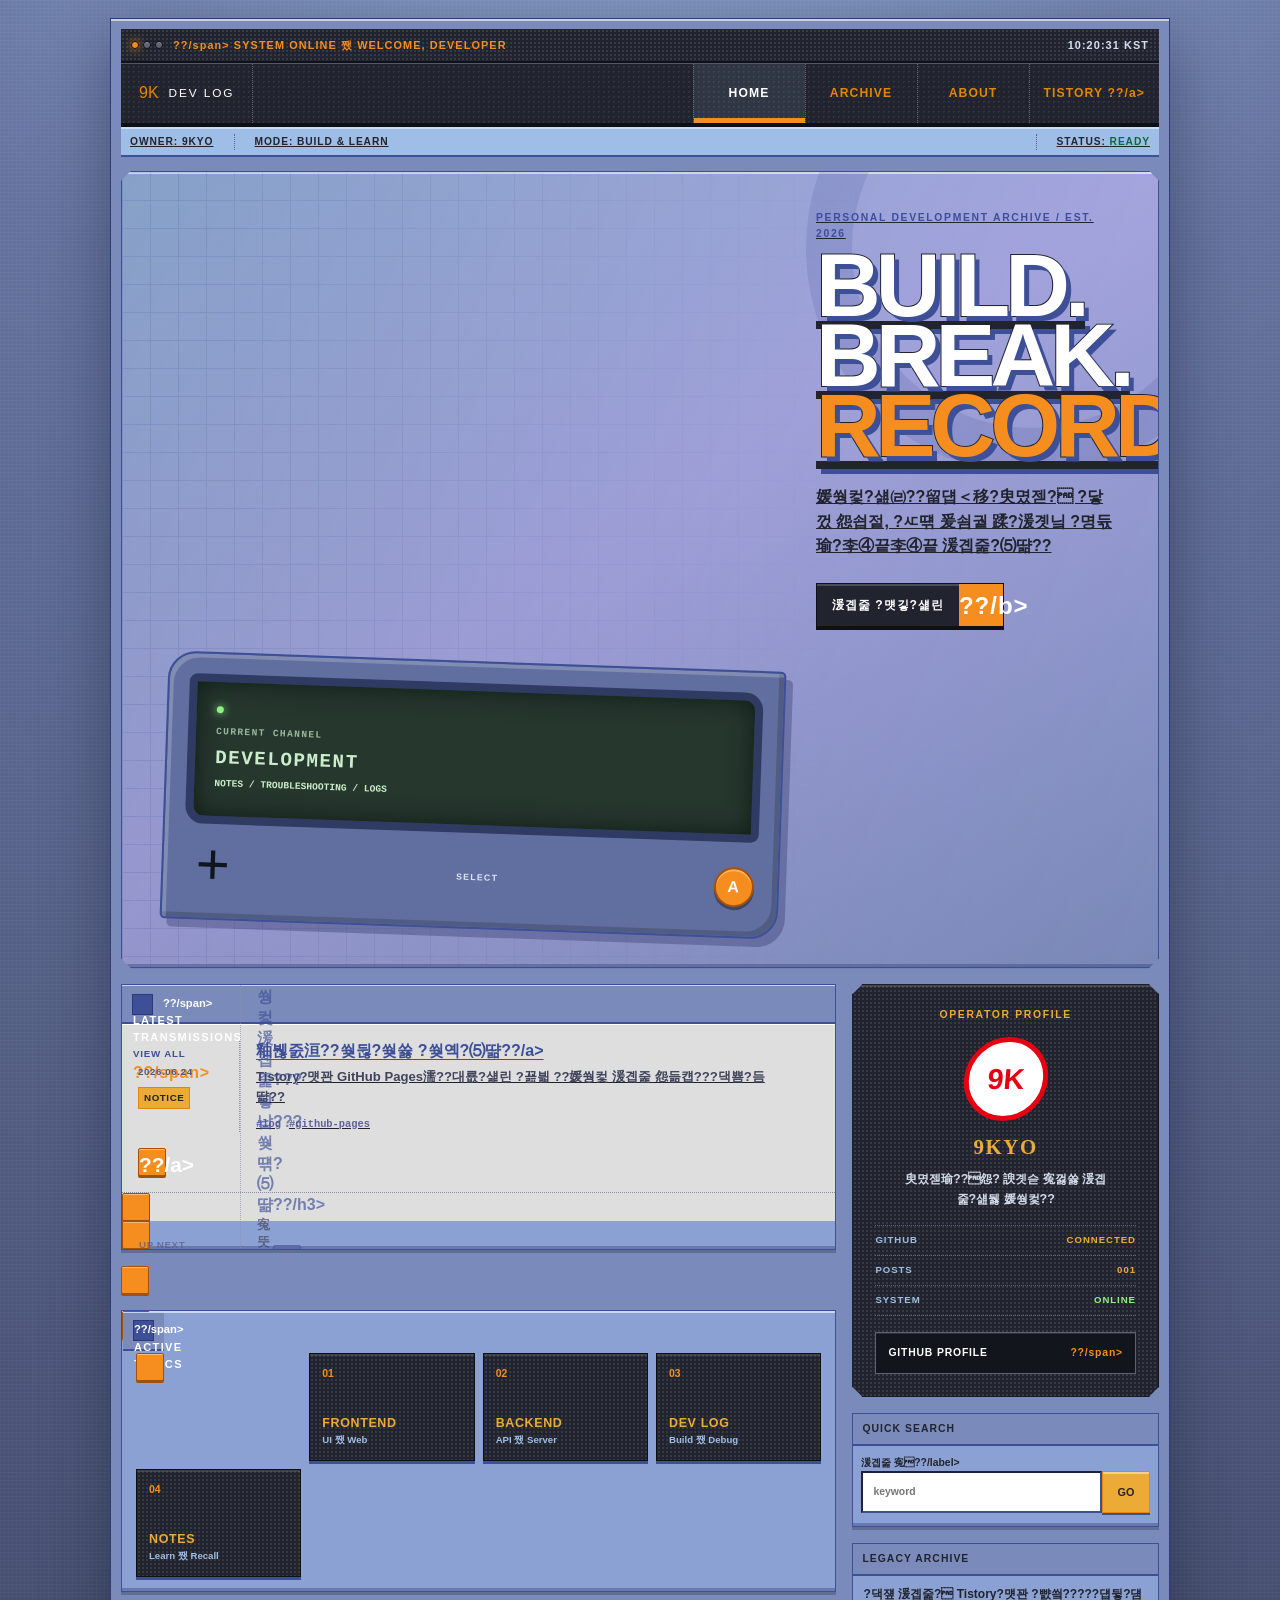
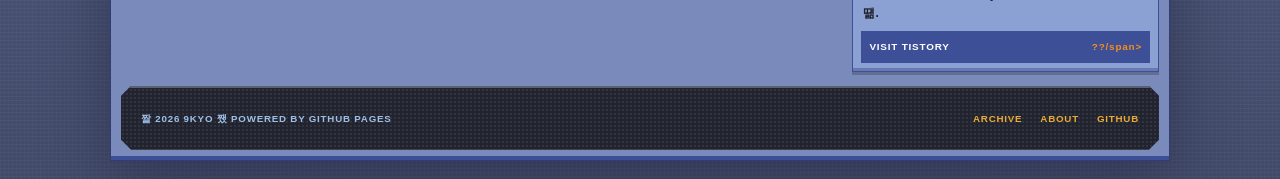
==== index.html @ d2e20d7a "Launch 9KYO DEV LOG" ====
<!doctype html>
<html lang="ko">
<head>
  <meta charset="utf-8">
  <meta name="viewport" content="width=device-width, initial-scale=1">
  <meta name="description" content="9kyo??媛쒕컻 湲곕줉怨?湲곗닠 ?명듃瑜?紐⑥? 釉붾줈洹몄엯?덈떎.">
  <meta name="theme-color" content="#21242e">
  <title>9KYO DEV LOG</title>
  <link rel="icon" href="assets/favicon.svg" type="image/svg+xml">
  <link rel="stylesheet" href="assets/styles.css">
  <script src="assets/main.js" defer></script>
</head>
<body>
  <a class="skip-link" href="#main">蹂몃Ц?쇰줈 嫄대꼫?곌린</a>

  <div class="site-shell">
    <header class="masthead">
      <div class="signal-cluster" aria-hidden="true">
        <span class="signal-dot is-live"></span>
        <span class="signal-dot"></span>
        <span class="signal-dot"></span>
      </div>
      <p class="boot-message"><span aria-hidden="true">??/span> SYSTEM ONLINE 쨌 WELCOME, DEVELOPER</p>
      <p class="clock" data-clock aria-label="?꾩옱 ?쒓컙">--:--:-- KST</p>
    </header>

    <nav class="primary-nav" aria-label="二쇱슂 硫붾돱">
      <a class="brand" href="index.html" aria-label="9KYO DEV LOG ??>
        <span class="brand-mark">9K</span>
        <span class="brand-copy">DEV LOG</span>
      </a>
      <button class="menu-toggle" type="button" aria-expanded="false" aria-controls="nav-links">MENU</button>
      <div class="nav-links" id="nav-links">
        <a class="is-active" href="index.html" aria-current="page">HOME</a>
        <a href="archive.html">ARCHIVE</a>
        <a href="about.html">ABOUT</a>
        <a href="https://9ky0.tistory.com/" target="_blank" rel="noreferrer">TISTORY ??/a>
      </div>
    </nav>

    <div class="utility-strip" aria-label="釉붾줈洹??곹깭">
      <span>OWNER: 9KYO</span>
      <span>MODE: BUILD &amp; LEARN</span>
      <span class="utility-push">STATUS: <b>READY</b></span>
    </div>

    <main id="main">
      <section class="hero plate cut-corners" aria-labelledby="hero-title">
        <div class="hero-grid" aria-hidden="true"></div>
        <div class="hero-copy">
          <p class="eyebrow">PERSONAL DEVELOPMENT ARCHIVE / EST. 2026</p>
          <h1 id="hero-title">BUILD.<br>BREAK.<br><span>RECORD.</span></h1>
          <p class="hero-description">媛쒕컻?섎㈃??留덉＜移?臾몄젣? ?닿껐 怨쇱젙, ?ㅼ떆 爰쇰궡 蹂?湲곗닠 ?명듃瑜?李④끝李④끝 湲곕줉?⑸땲??</p>
          <a class="action-button" href="archive.html"><span>湲곕줉 ?먯깋?섍린</span><b aria-hidden="true">??/b></a>
        </div>
        <div class="hero-console" aria-label="釉붾줈洹?肄섏넄 ?곹깭">
          <div class="console-screen">
            <span class="screen-label">CURRENT CHANNEL</span>
            <strong>DEVELOPMENT</strong>
            <small>NOTES / TROUBLESHOOTING / LOGS</small>
          </div>
          <div class="console-controls" aria-hidden="true">
            <span class="d-pad">+</span>
            <span class="control-label">SELECT</span>
            <span class="control-key">A</span>
          </div>
        </div>
      </section>

      <div class="content-grid">
        <section class="main-column" aria-labelledby="latest-title">
          <div class="panel plate">
            <header class="panel-heading">
              <span class="heading-icon" aria-hidden="true">??/span>
              <h2 id="latest-title">LATEST TRANSMISSIONS</h2>
              <a href="archive.html">VIEW ALL <span aria-hidden="true">??/span></a>
            </header>

            <div class="post-list">
              <article class="post-row" data-post data-title="釉붾줈洹??쒖뒪?쒖쓣 ?쒖옉?⑸땲?? data-tags="notice log">
                <div class="post-meta">
                  <time datetime="2026-06-24">2026.06.24</time>
                  <span>NOTICE</span>
                </div>
                <div class="post-copy">
                  <h3><a href="post-welcome.html">釉붾줈洹??쒖뒪?쒖쓣 ?쒖옉?⑸땲??/a></h3>
                  <p>Tistory?먯꽌 GitHub Pages濡??대룞?섍린 ?꾪븳 ??媛쒕컻 湲곕줉 怨듦컙???댁뿀?듬땲??</p>
                  <div class="tag-line"><span>#log</span><span>#github-pages</span></div>
                </div>
                <a class="arrow-chip" href="post-welcome.html" aria-label="釉붾줈洹??쒖뒪?쒖쓣 ?쒖옉?⑸땲???쎄린">??/a>
              </article>

              <article class="post-row is-placeholder" data-post data-title="?ㅼ쓬 媛쒕컻 湲곕줉???닿납???쒖떆?⑸땲?? data-tags="coming soon">
                <div class="post-meta">
                  <span>UP NEXT</span>
                  <span>QUEUE 01</span>
                </div>
                <div class="post-copy">
                  <h3>?ㅼ쓬 媛쒕컻 湲곕줉???닿납???쒖떆?⑸땲??/h3>
                  <p>寃뚯떆臾쇱쓣 異붽??섎㈃ 理쒖떊 湲遺?????⑤꼸???볦엯?덈떎.</p>
                  <div class="tag-line"><span>#coming-soon</span></div>
                </div>
                <span class="arrow-chip is-muted" aria-hidden="true">쨌</span>
              </article>
            </div>
          </div>

          <div class="panel plate topics-panel">
            <header class="panel-heading">
              <span class="heading-icon" aria-hidden="true">??/span>
              <h2>ACTIVE TOPICS</h2>
            </header>
            <div class="topic-grid">
              <a href="archive.html?tag=frontend" class="topic-card"><b>01</b><span>FRONTEND</span><small>UI 쨌 Web</small></a>
              <a href="archive.html?tag=backend" class="topic-card"><b>02</b><span>BACKEND</span><small>API 쨌 Server</small></a>
              <a href="archive.html?tag=devlog" class="topic-card"><b>03</b><span>DEV LOG</span><small>Build 쨌 Debug</small></a>
              <a href="archive.html?tag=notes" class="topic-card"><b>04</b><span>NOTES</span><small>Learn 쨌 Recall</small></a>
            </div>
          </div>
        </section>

        <aside class="side-column" aria-label="釉붾줈洹??뺣낫">
          <section class="status-panel command-slab cut-corners">
            <p class="eyebrow">OPERATOR PROFILE</p>
            <div class="avatar" aria-hidden="true">9K</div>
            <h2>9KYO</h2>
            <p>臾몄젣瑜??怨? 諛곗슫 寃껋쓣 湲곕줉?섎뒗 媛쒕컻??</p>
            <dl class="status-list">
              <div><dt>GITHUB</dt><dd>CONNECTED</dd></div>
              <div><dt>POSTS</dt><dd>001</dd></div>
              <div><dt>SYSTEM</dt><dd class="status-ok">ONLINE</dd></div>
            </dl>
            <a class="dark-button" href="https://github.com/9kyo-hwang" target="_blank" rel="noreferrer">GITHUB PROFILE <span>??/span></a>
          </section>

          <section class="mini-panel plate">
            <header class="mini-heading">QUICK SEARCH</header>
            <form class="search-box" action="archive.html" method="get">
              <label for="quick-search">湲곕줉 寃??/label>
              <div><input id="quick-search" name="q" type="search" placeholder="keyword" autocomplete="off"><button type="submit">GO</button></div>
            </form>
          </section>

          <section class="mini-panel plate migration-panel">
            <header class="mini-heading">LEGACY ARCHIVE</header>
            <p>?댁쟾 湲곕줉? Tistory?먯꽌 ?뺤씤?????덉뒿?덈떎.</p>
            <a href="https://9ky0.tistory.com/" target="_blank" rel="noreferrer">VISIT TISTORY <span aria-hidden="true">??/span></a>
          </section>
        </aside>
      </div>
    </main>

    <footer class="site-footer cut-corners">
      <p>짤 2026 9KYO 쨌 POWERED BY GITHUB PAGES</p>
      <nav aria-label="?섎떒 硫붾돱"><a href="archive.html">ARCHIVE</a><a href="about.html">ABOUT</a><a href="https://github.com/9kyo-hwang">GITHUB</a></nav>
    </footer>
  </div>
</body>
</html>
---- assets/styles.css ----
:root {
  --red: #e60012;
  --orange: #f68d1f;
  --amber: #ecab37;
  --gold: #e48600;
  --canvas: #7a8aba;
  --canvas-soft: #9fbee7;
  --lavender: #acace7;
  --periwinkle: #8ba1d4;
  --chrome: #3d4f97;
  --muted: #60619c;
  --platinum: #dedede;
  --surface: #fff;
  --carbon: #21242e;
  --hairline: #5a5f8c;
  --ink: #21242e;
  --ink-soft: #3d4f97;
  --max-width: 1060px;
  --bevel: inset 0 2px rgba(255,255,255,.58), inset 0 -3px rgba(47,57,116,.38), 0 3px 0 rgba(33,36,46,.28);
}

* { box-sizing: border-box; }

html { color-scheme: light; scroll-behavior: smooth; }

body {
  margin: 0;
  min-width: 320px;
  overflow-x: clip;
  color: var(--ink);
  background-color: #4c5781;
  background-image:
    linear-gradient(rgba(255,255,255,.035) 1px, transparent 1px),
    linear-gradient(90deg, rgba(255,255,255,.025) 1px, transparent 1px),
    radial-gradient(circle at 50% -30%, #9fbee7 0, #64729e 40%, #424a6a 100%);
  background-size: 4px 4px, 4px 4px, 100% 100%;
  font-family: Arial, Helvetica, sans-serif;
  font-size: 16px;
  line-height: 1.55;
}

a { color: inherit; }
button, input { font: inherit; }
button, a { -webkit-tap-highlight-color: transparent; }

:focus-visible { outline: 3px solid var(--orange); outline-offset: 3px; }

.skip-link {
  position: fixed;
  z-index: 100;
  left: 12px;
  top: 12px;
  padding: 10px 14px;
  background: var(--carbon);
  color: white;
  transform: translateY(-150%);
}
.skip-link:focus { transform: translateY(0); }

.site-shell {
  width: min(calc(100% - 28px), var(--max-width));
  margin: 18px auto;
  padding: 10px;
  background: var(--canvas);
  border: 1px solid #313c78;
  box-shadow: inset 0 2px rgba(255,255,255,.6), inset 0 -4px #3d4f97, 0 20px 60px rgba(22,26,48,.45);
}

.masthead {
  min-height: 34px;
  padding: 6px 10px;
  display: flex;
  align-items: center;
  gap: 10px;
  color: var(--canvas-soft);
  background-color: var(--carbon);
  background-image: radial-gradient(rgba(255,255,255,.1) 1px, transparent 1px);
  background-size: 4px 4px;
  border-bottom: 2px solid #11131a;
  font-size: .68rem;
  font-weight: 700;
  letter-spacing: .1em;
}

.boot-message, .clock { margin: 0; }
.boot-message { color: var(--amber); }
.boot-message span { color: var(--orange); }
.clock { margin-left: auto; font-variant-numeric: tabular-nums; color: #d5ddf0; }

.signal-cluster { display: flex; gap: 4px; }
.signal-dot {
  display: inline-block;
  width: 8px;
  height: 8px;
  border-radius: 50%;
  background: #5f6576;
  border: 1px solid #0e1016;
  box-shadow: inset 0 1px rgba(255,255,255,.35);
}
.signal-dot.is-live { background: var(--orange); box-shadow: 0 0 8px rgba(246,141,31,.85); }

.primary-nav {
  position: relative;
  min-height: 64px;
  display: flex;
  align-items: stretch;
  color: var(--gold);
  background-color: var(--carbon);
  background-image: radial-gradient(rgba(255,255,255,.075) 1px, transparent 1px);
  background-size: 5px 5px;
  border-top: 1px solid #515666;
  border-bottom: 4px solid #0e1015;
}

.brand {
  flex: 0 0 auto;
  padding: 8px 18px;
  display: flex;
  align-items: center;
  gap: 10px;
  text-decoration: none;
  border-right: 1px dotted #606477;
}

.brand-mark {
  min-width: 48px;
  padding: 3px 7px 1px;
  color: var(--red);
  background: white;
  border: 3px solid var(--red);
  border-radius: 999px;
  font-family: "Arial Black", Arial, sans-serif;
  font-size: 1.35rem;
  line-height: 1;
  text-align: center;
  letter-spacing: -.08em;
  transform: skew(-7deg);
}
.brand-copy { color: white; font-family: "Arial Black", Arial, sans-serif; font-size: .74rem; letter-spacing: .16em; }

.nav-links { display: flex; align-items: stretch; margin-left: auto; }
.nav-links a {
  min-width: 112px;
  padding: 0 14px;
  display: grid;
  place-items: center;
  color: var(--gold);
  text-decoration: none;
  border-left: 1px dotted #606477;
  font-size: .76rem;
  font-weight: 900;
  letter-spacing: .09em;
  transition: color .15s, background-color .15s;
}
.nav-links a:hover, .nav-links a:focus-visible, .nav-links a.is-active { color: white; background: rgba(159,190,231,.12); }
.nav-links a.is-active { box-shadow: inset 0 -5px var(--orange); }
.menu-toggle { display: none; }

.utility-strip {
  min-height: 28px;
  padding: 5px 9px;
  display: flex;
  gap: 20px;
  align-items: center;
  color: var(--ink);
  background: var(--canvas-soft);
  border-top: 2px solid #c9dcf2;
  border-bottom: 2px solid var(--chrome);
  font-size: .64rem;
  font-weight: 700;
  letter-spacing: .09em;
}
.utility-strip span + span { padding-left: 20px; border-left: 1px dotted var(--hairline); }
.utility-strip b { color: #0e683d; }
.utility-push { margin-left: auto; }

main { padding: 14px 0; }
.plate { background: var(--periwinkle); border: 1px solid var(--chrome); box-shadow: var(--bevel); }
.cut-corners { clip-path: polygon(10px 0, calc(100% - 10px) 0, 100% 10px, 100% calc(100% - 10px), calc(100% - 10px) 100%, 10px 100%, 0 calc(100% - 10px), 0 10px); }

.hero {
  position: relative;
  min-height: 390px;
  padding: 38px 42px;
  display: grid;
  grid-template-columns: minmax(0, 1.35fr) minmax(300px, .65fr);
  align-items: center;
  gap: 34px;
  overflow: hidden;
  background:
    linear-gradient(110deg, rgba(23,29,58,.18), rgba(23,29,58,.02)),
    linear-gradient(145deg, #9fbee7 0%, #acace7 48%, #7a8aba 100%);
}
.hero::after {
  content: "";
  position: absolute;
  width: 360px;
  height: 360px;
  right: -100px;
  top: -150px;
  border: 46px solid rgba(61,79,151,.16);
  border-radius: 50%;
}
.hero-grid { position: absolute; inset: 0; opacity: .16; background-image: linear-gradient(var(--chrome) 1px, transparent 1px), linear-gradient(90deg,var(--chrome) 1px,transparent 1px); background-size: 28px 28px; mask-image: linear-gradient(90deg,#000,transparent 74%); }
.hero-copy, .hero-console { position: relative; z-index: 1; min-width: 0; }
.eyebrow { margin: 0 0 9px; color: var(--chrome); font-size: .65rem; font-weight: 900; letter-spacing: .16em; }
.hero h1, .page-banner h1, .article-header h1, .error-panel h1 {
  margin: 0;
  color: white;
  font-family: "Arial Black", Impact, sans-serif;
  font-size: clamp(3.2rem, 7vw, 5.8rem);
  line-height: .78;
  letter-spacing: -.055em;
  -webkit-text-stroke: 2px var(--carbon);
  paint-order: stroke fill;
  text-shadow: 5px 5px 0 var(--chrome);
}
.hero h1 span, .page-banner h1 span, .article-header h1 span, .error-panel h1 span { color: var(--orange); }
.hero-description { max-width: 570px; margin: 24px 0; font-size: 1rem; font-weight: 700; }

.action-button {
  width: fit-content;
  min-height: 44px;
  display: inline-flex;
  align-items: center;
  color: white;
  background: var(--carbon);
  border: 1px solid #0f1118;
  box-shadow: inset 0 2px rgba(255,255,255,.18), 0 3px 0 #0e1015;
  text-decoration: none;
  font-size: .76rem;
  font-weight: 900;
  letter-spacing: .08em;
}
.action-button span { padding: 10px 15px; }
.action-button b { width: 44px; align-self: stretch; display: grid; place-items: center; color: white; background: var(--orange); font-size: 1.5rem; }
.action-button:hover b { background: var(--gold); }

.hero-console { padding: 20px; background: #606f9f; border: 2px solid var(--chrome); border-radius: 28px 5px 28px 5px; box-shadow: inset 4px 4px rgba(255,255,255,.2), inset -5px -5px rgba(33,36,46,.25), 7px 8px 0 rgba(43,51,102,.35); transform: rotate(2deg); }
.console-screen { min-height: 150px; padding: 20px; display: flex; flex-direction: column; justify-content: center; color: #ccedcb; background: #26372e; border: 8px solid #303b63; border-radius: 8px 18px 8px 18px; box-shadow: inset 0 0 25px #101c14; font-family: "Courier New", monospace; }
.console-screen::before { content: ""; width: 7px; height: 7px; margin-bottom: 12px; background: #8ff084; border-radius: 50%; box-shadow: 0 0 9px #8ff084; }
.screen-label { font-size: .6rem; letter-spacing: .14em; opacity: .7; }
.console-screen strong { margin: 4px 0; font-size: 1.2rem; letter-spacing: .08em; }
.console-screen small { font-size: .6rem; }
.console-controls { padding: 18px 3px 2px; display: flex; align-items: center; justify-content: space-between; color: #dbe8f7; font-size: .55rem; font-weight: 900; letter-spacing: .14em; }
.d-pad { width: 54px; height: 54px; display: grid; place-items: center; color: #11151e; font-size: 3.8rem; line-height: 1; font-family: Arial Black; transform: translateY(-7px); }
.control-key { width: 40px; height: 40px; display: grid; place-items: center; background: var(--orange); color: white; border-radius: 50%; border: 2px solid #a75108; box-shadow: inset 0 2px rgba(255,255,255,.35), 0 3px #3d4569; font-size: 1rem; }

.content-grid { margin-top: 16px; display: grid; grid-template-columns: minmax(0, 2.1fr) minmax(260px, .9fr); gap: 16px; align-items: start; }
.main-column, .side-column { display: grid; gap: 16px; }
.panel { overflow: hidden; }
.panel-heading { min-height: 39px; padding: 0 10px; display: flex; align-items: center; gap: 9px; background: var(--canvas); border-top: 1px solid #c5d4ef; border-bottom: 2px solid var(--chrome); }
.panel-heading h2 { margin: 0; font-size: .69rem; letter-spacing: .12em; }
.panel-heading a, .result-label { margin-left: auto; color: var(--ink-soft); font-size: .61rem; font-weight: 900; letter-spacing: .08em; text-decoration: none; }
.panel-heading a span { color: var(--orange); font-size: 1rem; }
.heading-icon { width: 21px; height: 21px; display: grid; place-items: center; color: white; background: var(--chrome); border: 1px solid #2c3877; font-size: .7rem; font-weight: bold; }

.post-list { background: var(--platinum); }
.post-row { min-height: 130px; padding: 16px; display: grid; grid-template-columns: 102px minmax(0,1fr) 28px; gap: 16px; align-items: center; border-top: 1px solid white; border-bottom: 1px dotted #888ca5; }
.post-row:last-child { border-bottom: 0; }
.post-row[hidden] { display: none; }
.post-meta { align-self: stretch; padding-right: 14px; display: flex; flex-direction: column; justify-content: center; gap: 8px; border-right: 1px dotted #8d91a5; color: #555a78; font-size: .61rem; font-weight: 900; letter-spacing: .06em; }
.post-meta span:last-child { width: fit-content; padding: 2px 5px; color: var(--carbon); background: var(--amber); border: 1px solid var(--gold); }
.post-copy h3 { margin: 0 0 5px; color: var(--ink-soft); font-size: 1rem; line-height: 1.3; }
.post-copy h3 a { text-decoration-thickness: 1px; text-underline-offset: 3px; }
.post-copy p { margin: 0 0 8px; color: #41445a; font-size: .82rem; }
.tag-line { display: flex; gap: 8px; color: var(--muted); font-family: "Courier New", monospace; font-size: .65rem; font-weight: 700; }
.arrow-chip { width: 28px; height: 28px; display: grid; place-items: center; color: white; background: var(--orange); border: 1px solid #a55008; border-radius: 2px; box-shadow: inset 0 1px rgba(255,255,255,.4), 0 2px #9f520e; text-decoration: none; font-size: 1.3rem; font-weight: bold; }
.arrow-chip.is-muted { background: var(--muted); border-color: var(--chrome); box-shadow: none; }
.post-row.is-placeholder { opacity: .66; }

.topic-grid { padding: 14px; display: grid; grid-template-columns: repeat(4,1fr); gap: 8px; }
.topic-card { min-height: 108px; padding: 12px; display: flex; flex-direction: column; color: white; background-color: var(--carbon); background-image: radial-gradient(rgba(255,255,255,.1) 1px,transparent 1px); background-size: 4px 4px; border: 1px solid #0e1015; text-decoration: none; box-shadow: inset 0 2px rgba(255,255,255,.12), 0 3px var(--chrome); }
.topic-card b { color: var(--orange); font-size: .65rem; }
.topic-card span { margin-top: auto; color: var(--amber); font-family: "Arial Black", Arial, sans-serif; font-size: .78rem; letter-spacing: .05em; }
.topic-card small { color: var(--canvas-soft); font-size: .6rem; }
.topic-card:hover { transform: translateY(-2px); }

.command-slab { color: white; background-color: var(--carbon); background-image: radial-gradient(rgba(255,255,255,.1) 1px, transparent 1px); background-size: 4px 4px; border: 1px solid #11131a; box-shadow: inset 0 2px rgba(255,255,255,.14), 0 4px #303a6e; }
.status-panel { padding: 22px; text-align: center; }
.status-panel .eyebrow, .contact-card .eyebrow { color: var(--amber); }
.avatar { width: 84px; height: 84px; margin: 14px auto 10px; display: grid; place-items: center; color: var(--red); background: white; border: 5px solid var(--red); border-radius: 50%; font-family: Arial Black, sans-serif; font-size: 1.8rem; transform: skew(-5deg); }
.status-panel h2 { margin: 0; color: var(--amber); font-family: Arial Black; font-size: 1.3rem; letter-spacing: .08em; }
.status-panel > p:not(.eyebrow) { margin: 7px auto 16px; max-width: 220px; color: #d1d8e6; font-size: .78rem; }
.status-list { margin: 0 0 16px; border-top: 1px dotted #606477; }
.status-list div { padding: 7px 0; display: flex; justify-content: space-between; border-bottom: 1px dotted #606477; font-size: .6rem; letter-spacing: .1em; }
.status-list dt { color: var(--canvas-soft); }
.status-list dd { margin: 0; color: var(--amber); font-weight: 900; }
.status-list .status-ok { color: #8ff084; }
.dark-button { min-height: 42px; padding: 10px 12px; display: flex; align-items: center; justify-content: space-between; color: white; background: #12151c; border: 1px solid #5d6274; box-shadow: inset 0 1px rgba(255,255,255,.12); text-decoration: none; font-size: .65rem; font-weight: 900; letter-spacing: .08em; }
.dark-button span:last-child, .dark-button b { color: var(--orange); }
.dark-button:hover { border-color: var(--orange); }

.mini-panel { padding: 8px; }
.mini-heading { margin: -8px -8px 9px; padding: 7px 9px; background: var(--canvas); border-bottom: 2px solid var(--chrome); font-size: .65rem; font-weight: 900; letter-spacing: .1em; }
.search-box label { display: block; margin-bottom: 5px; font-size: .65rem; font-weight: 700; }
.search-box div { display: flex; }
.search-box input, .archive-search input { min-width: 0; min-height: 42px; flex: 1; padding: 9px 10px; color: var(--ink); background: white; border: 2px inset var(--chrome); border-radius: 0; }
.search-box button, .archive-search button { min-width: 48px; min-height: 42px; color: var(--carbon); background: var(--amber); border: 1px solid var(--gold); box-shadow: inset 0 2px rgba(255,255,255,.45), 0 2px var(--chrome); font-size: .68rem; font-weight: 900; cursor: pointer; }
.migration-panel p { margin: 3px 2px 9px; font-size: .75rem; }
.migration-panel > a { padding: 8px; display: flex; justify-content: space-between; color: white; background: var(--chrome); font-size: .62rem; font-weight: 900; letter-spacing: .08em; text-decoration: none; }
.migration-panel > a span { color: var(--orange); }

.site-footer { min-height: 64px; padding: 16px 20px; display: flex; align-items: center; color: var(--canvas-soft); background-color: var(--carbon); background-image: radial-gradient(rgba(255,255,255,.08) 1px, transparent 1px); background-size: 4px 4px; border-top: 2px solid #596175; font-size: .61rem; letter-spacing: .08em; }
.site-footer p { margin: 0; }
.site-footer nav { margin-left: auto; display: flex; gap: 18px; }
.site-footer a { color: var(--amber); font-weight: 900; text-decoration: none; }

/* Archive */
.page-banner { position: relative; min-height: 220px; padding: 36px 40px; display: flex; flex-direction: column; justify-content: center; overflow: hidden; background: linear-gradient(135deg, var(--canvas-soft), var(--lavender)); }
.page-banner::after { content: ""; position: absolute; inset: 0 0 0 50%; opacity: .18; background-image: linear-gradient(var(--chrome) 1px,transparent 1px),linear-gradient(90deg,var(--chrome) 1px,transparent 1px); background-size: 22px 22px; transform: skew(-18deg); }
.page-banner > * { position: relative; z-index: 1; }
.page-banner h1 { font-size: clamp(3.4rem,8vw,6rem); line-height: .85; }
.page-banner > p:last-child { margin: 20px 0 0; font-weight: 700; }
.archive-layout { margin-top: 16px; display: grid; gap: 16px; }
.archive-search { padding: 18px; background: var(--platinum); }
.archive-search > label { display: block; margin-bottom: 6px; font-size: .7rem; font-weight: 900; letter-spacing: .04em; }
.search-input-row { display: flex; }
.archive-search .search-input-row button { min-width: 76px; }
.filter-chips { margin-top: 12px; display: flex; flex-wrap: wrap; gap: 7px; }
.archive-search .filter-chips button { min-width: auto; min-height: 34px; padding: 5px 10px; color: white; background: var(--chrome); border-color: #273471; box-shadow: inset 0 1px rgba(255,255,255,.25),0 2px #273471; }
.archive-search .filter-chips button.is-selected { color: var(--carbon); background: var(--amber); border-color: var(--gold); }
.empty-state { margin: 0; padding: 45px 20px; background: var(--platinum); text-align: center; font-size: .85rem; }

/* About */
.about-grid { margin-top: 16px; display: grid; grid-template-columns: minmax(0,1.7fr) minmax(250px,.7fr); gap: 16px; align-items: start; }
.prose-body { padding: clamp(24px,5vw,52px); background: #f3f3f1; font-size: 1rem; line-height: 1.8; }
.prose-body > * { max-width: 680px; }
.prose-body > p:first-child { font-size: 1.15rem; font-weight: 700; }
.prose-body h2 { margin-top: 36px; color: var(--chrome); font-family: Arial Black, sans-serif; font-size: 1rem; letter-spacing: .04em; }
.prose-body li + li { margin-top: 6px; }
.note-box { margin-top: 36px; padding: 18px; background: var(--canvas-soft); border-left: 6px solid var(--orange); font-size: .85rem; }
.note-box b { display: block; margin-bottom: 4px; font-size: .65rem; letter-spacing: .1em; }
.contact-card { padding: 24px; }
.contact-card h2 { margin: 16px 0 28px; color: white; font-family: Arial Black, sans-serif; font-size: 2.4rem; line-height: .9; -webkit-text-stroke: 1px var(--chrome); text-shadow: 3px 3px var(--chrome); }
.contact-card .dark-button + .dark-button { margin-top: 8px; }
.contact-status { margin-top: 24px; padding-top: 14px; display: flex; align-items: center; gap: 8px; color: #c7d1df; border-top: 1px dotted #666b7d; font-size: .62rem; font-weight: 900; letter-spacing: .08em; }

/* Article */
.article-layout { max-width: 860px; margin: 0 auto; }
.article-shell { overflow: hidden; background: #f4f4f0; }
.article-header { padding: clamp(30px,7vw,70px); background: linear-gradient(135deg,var(--canvas-soft),var(--lavender)); border-bottom: 3px solid var(--chrome); }
.article-header h1 { max-width: 730px; font-size: clamp(2.4rem,7vw,5rem); line-height: 1; }
.article-meta { margin-top: 28px; padding-top: 12px; display: flex; flex-wrap: wrap; gap: 16px; border-top: 1px dotted var(--hairline); color: var(--ink-soft); font-size: .68rem; font-weight: 900; letter-spacing: .08em; }
.article-body { padding: clamp(28px,7vw,72px); font-size: 1.02rem; line-height: 1.88; }
.article-body .lead { margin-top: 0; font-size: 1.22rem; font-weight: 700; }
.article-body h2 { margin-top: 48px; color: var(--chrome); font-family: Arial Black, sans-serif; font-size: 1.2rem; }
.article-body pre { margin: 28px 0; padding: 22px; overflow: auto; color: #d7f0d4; background-color: #20252e; background-image: radial-gradient(rgba(255,255,255,.075) 1px,transparent 1px); background-size: 4px 4px; border-left: 7px solid var(--orange); box-shadow: inset 0 0 20px #0f1218; font-size: .88rem; line-height: 1.65; }
.article-body blockquote { margin: 34px 0; padding: 20px 24px; color: var(--ink-soft); background: var(--canvas-soft); border-left: 7px solid var(--chrome); font-weight: 700; }
.article-footer { padding: 18px 24px; display: flex; justify-content: space-between; color: var(--amber); background: var(--carbon); font-size: .68rem; font-weight: 900; letter-spacing: .07em; }
.article-footer a { text-decoration: none; }

/* 404 */
.error-page { min-height: 100vh; display: grid; place-items: center; padding: 20px; }
.error-panel { width: min(100%,620px); padding: 70px 30px; text-align: center; background: linear-gradient(135deg,var(--canvas-soft),var(--lavender)); }
.error-panel h1 { font-size: clamp(5rem,20vw,10rem); }
.error-panel > p:not(.eyebrow) { margin: 25px 0; font-weight: 700; }
.error-panel .action-button { margin: 0 auto; }

@media (max-width: 850px) {
  .nav-links a { min-width: auto; }
  .hero { grid-template-columns: 1fr; }
  .hero-console { max-width: 430px; transform: none; }
  .content-grid { grid-template-columns: 1fr; }
  .side-column { grid-template-columns: repeat(2,1fr); }
  .status-panel { grid-row: span 2; }
  .about-grid { grid-template-columns: 1fr; }
}

@media (max-width: 680px) {
  body { font-size: 15px; }
  .site-shell { width: 100%; max-width: 100vw; margin: 0; padding: 6px; overflow: hidden; border-left: 0; border-right: 0; }
  .masthead { min-height: 30px; }
  .boot-message { min-width: 0; max-width: none; white-space: nowrap; overflow: hidden; text-overflow: ellipsis; }
  .clock { display: none; }
  .primary-nav { min-height: 58px; display: grid; grid-template-columns: minmax(0,1fr) auto; align-items: center; }
  .brand { min-width: 0; min-height: 58px; padding: 7px 10px; border-right: 0; }
  .brand-mark { min-width: 43px; font-size: 1.16rem; }
  .brand-copy { font-size: .62rem; }
  .menu-toggle { min-width: 70px; min-height: 40px; margin: 0 9px; display: block; color: var(--carbon); background: var(--amber); border: 1px solid var(--gold); box-shadow: inset 0 2px rgba(255,255,255,.4),0 2px #0e1015; font-size: .68rem; font-weight: 900; }
  .nav-links { position: absolute; z-index: 20; top: 100%; left: 0; right: 0; display: none; background: var(--carbon); border-top: 1px dotted #5d6274; border-bottom: 4px solid #0e1015; box-shadow: 0 10px 18px rgba(0,0,0,.35); }
  .nav-links.is-open { display: grid; }
  .nav-links a { min-height: 48px; display: flex; justify-content: flex-start; border-left: 0; border-bottom: 1px dotted #5d6274; }
  .nav-links a.is-active { box-shadow: inset 5px 0 var(--orange); }
  .utility-strip { overflow: hidden; }
  .utility-strip span:nth-child(2) { display: none; }
  .utility-strip span + span { padding-left: 0; border-left: 0; }
  .hero { width: 100%; max-width: 100%; min-height: 0; padding: 34px 20px; gap: 28px; }
  .hero h1 { font-size: clamp(2.7rem,15vw,4.35rem); }
  .hero-description { font-size: .9rem; }
  .hero-description, .post-copy p { overflow-wrap: anywhere; }
  .hero-console { width: 100%; min-width: 0; padding: 15px; overflow: hidden; }
  .console-screen { min-height: 130px; padding: 15px; }
  .console-screen small { overflow-wrap: anywhere; }
  .content-grid { gap: 12px; margin-top: 12px; }
  .main-column, .side-column { gap: 12px; }
  .post-row { min-height: 0; padding: 15px 12px; grid-template-columns: 1fr 28px; gap: 10px; }
  .post-meta { grid-column: 1 / -1; padding: 0 0 8px; flex-direction: row; justify-content: flex-start; border-right: 0; border-bottom: 1px dotted #8d91a5; }
  .topic-grid { grid-template-columns: repeat(2,1fr); }
  .side-column { grid-template-columns: 1fr; }
  .status-panel { grid-row: auto; }
  .site-footer { display: block; text-align: center; }
  .site-footer nav { margin: 10px 0 0; justify-content: center; }
  .page-banner { min-height: 190px; padding: 30px 22px; }
  .page-banner h1 { font-size: clamp(3.3rem,18vw,5rem); }
  .article-header, .article-body { padding-left: 23px; padding-right: 23px; }
  .article-footer { gap: 18px; font-size: .58rem; }
}

@media (prefers-reduced-motion: reduce) {
  html { scroll-behavior: auto; }
  *, *::before, *::after { transition-duration: .01ms !important; animation-duration: .01ms !important; animation-iteration-count: 1 !important; }
}

@media print {
  body { background: white; }
  .site-shell { width: 100%; margin: 0; padding: 0; border: 0; box-shadow: none; }
  .masthead, .primary-nav, .utility-strip, .site-footer, .article-footer { display: none; }
  .article-shell { border: 0; box-shadow: none; clip-path: none; }
  .article-header { padding: 30px 0; background: white; }
  .article-header h1 { color: black; -webkit-text-stroke: 0; text-shadow: none; }
  .article-body { padding: 20px 0; }
}
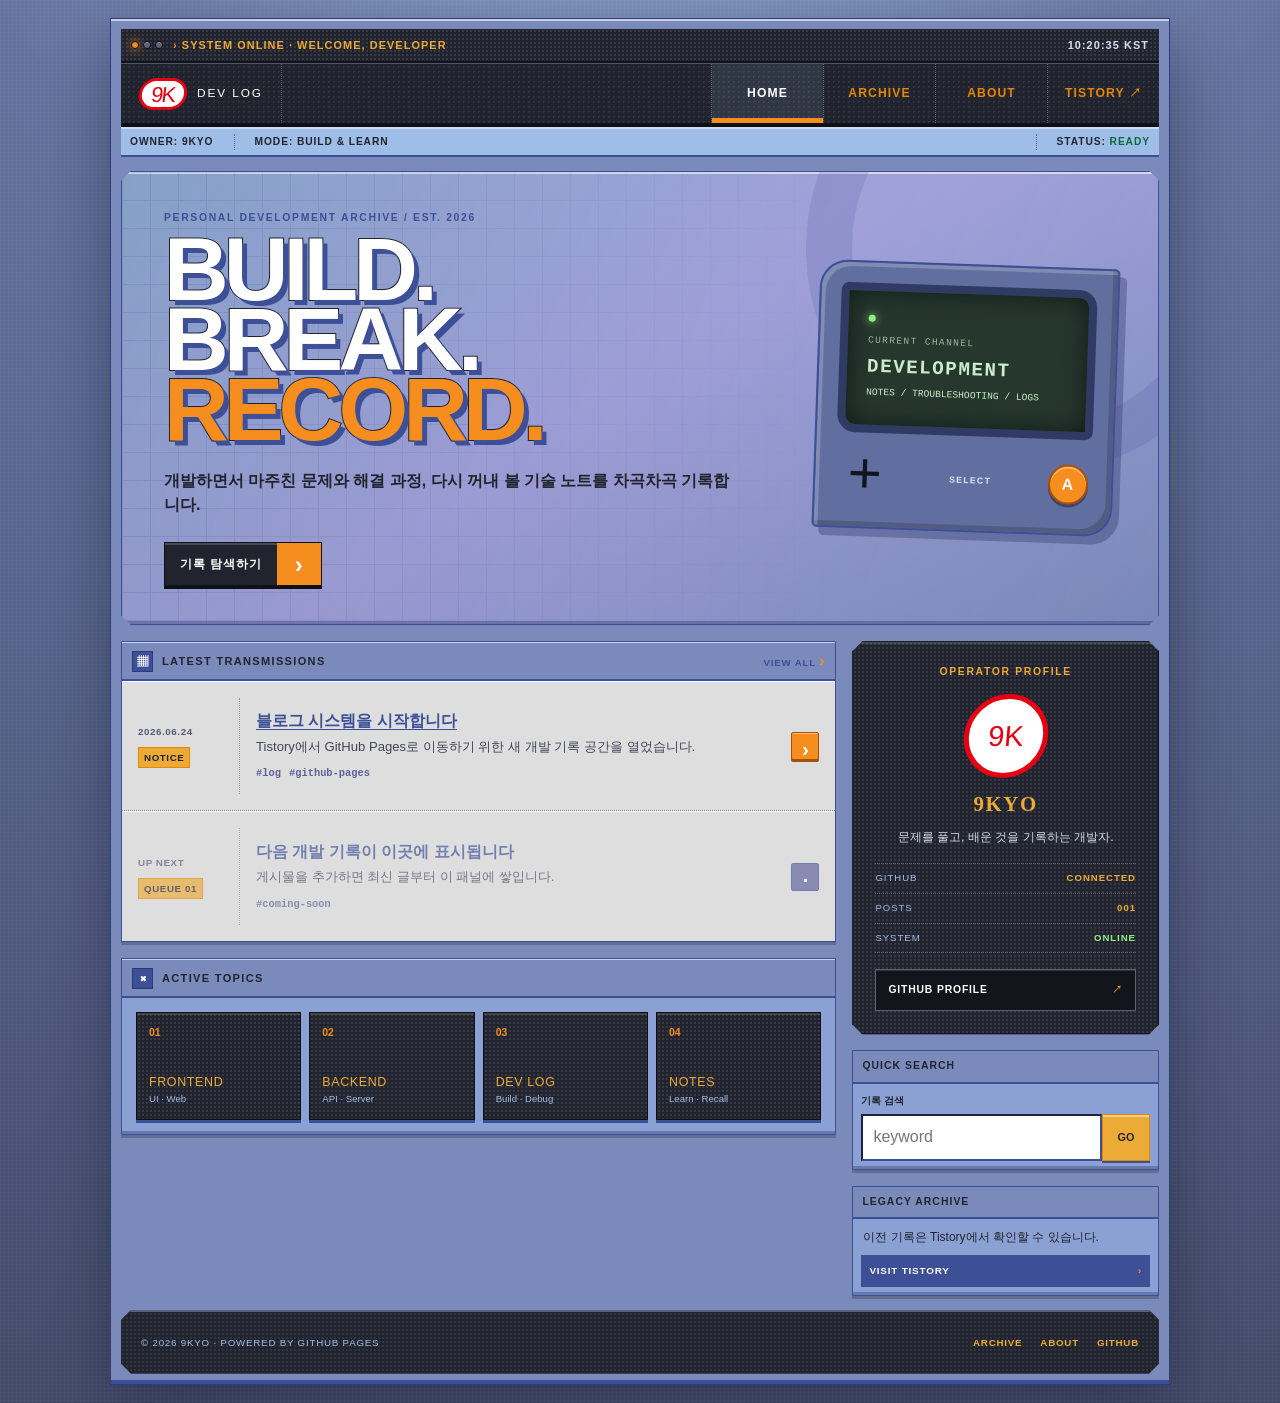
==== commit 53e54bc8: "Fix UTF-8 site content" ====
--- a/index.html
+++ b/index.html
@@ -3,7 +3,7 @@
 <head>
   <meta charset="utf-8">
   <meta name="viewport" content="width=device-width, initial-scale=1">
-  <meta name="description" content="9kyo??媛쒕컻 湲곕줉怨?湲곗닠 ?명듃瑜?紐⑥? 釉붾줈洹몄엯?덈떎.">
+  <meta name="description" content="9kyo의 개발 기록과 기술 노트를 모은 블로그입니다.">
   <meta name="theme-color" content="#21242e">
   <title>9KYO DEV LOG</title>
   <link rel="icon" href="assets/favicon.svg" type="image/svg+xml">
@@ -11,7 +11,7 @@
   <script src="assets/main.js" defer></script>
 </head>
 <body>
-  <a class="skip-link" href="#main">蹂몃Ц?쇰줈 嫄대꼫?곌린</a>
+  <a class="skip-link" href="#main">본문으로 건너뛰기</a>
 
   <div class="site-shell">
     <header class="masthead">
@@ -20,12 +20,12 @@
         <span class="signal-dot"></span>
         <span class="signal-dot"></span>
       </div>
-      <p class="boot-message"><span aria-hidden="true">??/span> SYSTEM ONLINE 쨌 WELCOME, DEVELOPER</p>
-      <p class="clock" data-clock aria-label="?꾩옱 ?쒓컙">--:--:-- KST</p>
+      <p class="boot-message"><span aria-hidden="true">›</span> SYSTEM ONLINE · WELCOME, DEVELOPER</p>
+      <p class="clock" data-clock aria-label="현재 시간">--:--:-- KST</p>
     </header>
 
-    <nav class="primary-nav" aria-label="二쇱슂 硫붾돱">
-      <a class="brand" href="index.html" aria-label="9KYO DEV LOG ??>
+    <nav class="primary-nav" aria-label="주요 메뉴">
+      <a class="brand" href="index.html" aria-label="9KYO DEV LOG 홈">
         <span class="brand-mark">9K</span>
         <span class="brand-copy">DEV LOG</span>
       </a>
@@ -34,11 +34,11 @@
         <a class="is-active" href="index.html" aria-current="page">HOME</a>
         <a href="archive.html">ARCHIVE</a>
         <a href="about.html">ABOUT</a>
-        <a href="https://9ky0.tistory.com/" target="_blank" rel="noreferrer">TISTORY ??/a>
+        <a href="https://9ky0.tistory.com/" target="_blank" rel="noreferrer">TISTORY ↗</a>
       </div>
     </nav>
 
-    <div class="utility-strip" aria-label="釉붾줈洹??곹깭">
+    <div class="utility-strip" aria-label="블로그 상태">
       <span>OWNER: 9KYO</span>
       <span>MODE: BUILD &amp; LEARN</span>
       <span class="utility-push">STATUS: <b>READY</b></span>
@@ -50,10 +50,10 @@
         <div class="hero-copy">
           <p class="eyebrow">PERSONAL DEVELOPMENT ARCHIVE / EST. 2026</p>
           <h1 id="hero-title">BUILD.<br>BREAK.<br><span>RECORD.</span></h1>
-          <p class="hero-description">媛쒕컻?섎㈃??留덉＜移?臾몄젣? ?닿껐 怨쇱젙, ?ㅼ떆 爰쇰궡 蹂?湲곗닠 ?명듃瑜?李④끝李④끝 湲곕줉?⑸땲??</p>
-          <a class="action-button" href="archive.html"><span>湲곕줉 ?먯깋?섍린</span><b aria-hidden="true">??/b></a>
+          <p class="hero-description">개발하면서 마주친 문제와 해결 과정, 다시 꺼내 볼 기술 노트를 차곡차곡 기록합니다.</p>
+          <a class="action-button" href="archive.html"><span>기록 탐색하기</span><b aria-hidden="true">›</b></a>
         </div>
-        <div class="hero-console" aria-label="釉붾줈洹?肄섏넄 ?곹깭">
+        <div class="hero-console" aria-label="블로그 콘솔 상태">
           <div class="console-screen">
             <span class="screen-label">CURRENT CHANNEL</span>
             <strong>DEVELOPMENT</strong>
@@ -71,88 +71,88 @@
         <section class="main-column" aria-labelledby="latest-title">
           <div class="panel plate">
             <header class="panel-heading">
-              <span class="heading-icon" aria-hidden="true">??/span>
+              <span class="heading-icon" aria-hidden="true">▦</span>
               <h2 id="latest-title">LATEST TRANSMISSIONS</h2>
-              <a href="archive.html">VIEW ALL <span aria-hidden="true">??/span></a>
+              <a href="archive.html">VIEW ALL <span aria-hidden="true">›</span></a>
             </header>
 
             <div class="post-list">
-              <article class="post-row" data-post data-title="釉붾줈洹??쒖뒪?쒖쓣 ?쒖옉?⑸땲?? data-tags="notice log">
+              <article class="post-row" data-post data-title="블로그 시스템을 시작합니다" data-tags="notice log">
                 <div class="post-meta">
                   <time datetime="2026-06-24">2026.06.24</time>
                   <span>NOTICE</span>
                 </div>
                 <div class="post-copy">
-                  <h3><a href="post-welcome.html">釉붾줈洹??쒖뒪?쒖쓣 ?쒖옉?⑸땲??/a></h3>
-                  <p>Tistory?먯꽌 GitHub Pages濡??대룞?섍린 ?꾪븳 ??媛쒕컻 湲곕줉 怨듦컙???댁뿀?듬땲??</p>
+                  <h3><a href="post-welcome.html">블로그 시스템을 시작합니다</a></h3>
+                  <p>Tistory에서 GitHub Pages로 이동하기 위한 새 개발 기록 공간을 열었습니다.</p>
                   <div class="tag-line"><span>#log</span><span>#github-pages</span></div>
                 </div>
-                <a class="arrow-chip" href="post-welcome.html" aria-label="釉붾줈洹??쒖뒪?쒖쓣 ?쒖옉?⑸땲???쎄린">??/a>
+                <a class="arrow-chip" href="post-welcome.html" aria-label="블로그 시스템을 시작합니다 읽기">›</a>
               </article>
 
-              <article class="post-row is-placeholder" data-post data-title="?ㅼ쓬 媛쒕컻 湲곕줉???닿납???쒖떆?⑸땲?? data-tags="coming soon">
+              <article class="post-row is-placeholder" data-post data-title="다음 개발 기록이 이곳에 표시됩니다" data-tags="coming soon">
                 <div class="post-meta">
                   <span>UP NEXT</span>
                   <span>QUEUE 01</span>
                 </div>
                 <div class="post-copy">
-                  <h3>?ㅼ쓬 媛쒕컻 湲곕줉???닿납???쒖떆?⑸땲??/h3>
-                  <p>寃뚯떆臾쇱쓣 異붽??섎㈃ 理쒖떊 湲遺?????⑤꼸???볦엯?덈떎.</p>
+                  <h3>다음 개발 기록이 이곳에 표시됩니다</h3>
+                  <p>게시물을 추가하면 최신 글부터 이 패널에 쌓입니다.</p>
                   <div class="tag-line"><span>#coming-soon</span></div>
                 </div>
-                <span class="arrow-chip is-muted" aria-hidden="true">쨌</span>
+                <span class="arrow-chip is-muted" aria-hidden="true">·</span>
               </article>
             </div>
           </div>
 
           <div class="panel plate topics-panel">
             <header class="panel-heading">
-              <span class="heading-icon" aria-hidden="true">??/span>
+              <span class="heading-icon" aria-hidden="true">⌘</span>
               <h2>ACTIVE TOPICS</h2>
             </header>
             <div class="topic-grid">
-              <a href="archive.html?tag=frontend" class="topic-card"><b>01</b><span>FRONTEND</span><small>UI 쨌 Web</small></a>
-              <a href="archive.html?tag=backend" class="topic-card"><b>02</b><span>BACKEND</span><small>API 쨌 Server</small></a>
-              <a href="archive.html?tag=devlog" class="topic-card"><b>03</b><span>DEV LOG</span><small>Build 쨌 Debug</small></a>
-              <a href="archive.html?tag=notes" class="topic-card"><b>04</b><span>NOTES</span><small>Learn 쨌 Recall</small></a>
+              <a href="archive.html?tag=frontend" class="topic-card"><b>01</b><span>FRONTEND</span><small>UI · Web</small></a>
+              <a href="archive.html?tag=backend" class="topic-card"><b>02</b><span>BACKEND</span><small>API · Server</small></a>
+              <a href="archive.html?tag=devlog" class="topic-card"><b>03</b><span>DEV LOG</span><small>Build · Debug</small></a>
+              <a href="archive.html?tag=notes" class="topic-card"><b>04</b><span>NOTES</span><small>Learn · Recall</small></a>
             </div>
           </div>
         </section>
 
-        <aside class="side-column" aria-label="釉붾줈洹??뺣낫">
+        <aside class="side-column" aria-label="블로그 정보">
           <section class="status-panel command-slab cut-corners">
             <p class="eyebrow">OPERATOR PROFILE</p>
             <div class="avatar" aria-hidden="true">9K</div>
             <h2>9KYO</h2>
-            <p>臾몄젣瑜??怨? 諛곗슫 寃껋쓣 湲곕줉?섎뒗 媛쒕컻??</p>
+            <p>문제를 풀고, 배운 것을 기록하는 개발자.</p>
             <dl class="status-list">
               <div><dt>GITHUB</dt><dd>CONNECTED</dd></div>
               <div><dt>POSTS</dt><dd>001</dd></div>
               <div><dt>SYSTEM</dt><dd class="status-ok">ONLINE</dd></div>
             </dl>
-            <a class="dark-button" href="https://github.com/9kyo-hwang" target="_blank" rel="noreferrer">GITHUB PROFILE <span>??/span></a>
+            <a class="dark-button" href="https://github.com/9kyo-hwang" target="_blank" rel="noreferrer">GITHUB PROFILE <span>↗</span></a>
           </section>
 
           <section class="mini-panel plate">
             <header class="mini-heading">QUICK SEARCH</header>
             <form class="search-box" action="archive.html" method="get">
-              <label for="quick-search">湲곕줉 寃??/label>
+              <label for="quick-search">기록 검색</label>
               <div><input id="quick-search" name="q" type="search" placeholder="keyword" autocomplete="off"><button type="submit">GO</button></div>
             </form>
           </section>
 
           <section class="mini-panel plate migration-panel">
             <header class="mini-heading">LEGACY ARCHIVE</header>
-            <p>?댁쟾 湲곕줉? Tistory?먯꽌 ?뺤씤?????덉뒿?덈떎.</p>
-            <a href="https://9ky0.tistory.com/" target="_blank" rel="noreferrer">VISIT TISTORY <span aria-hidden="true">??/span></a>
+            <p>이전 기록은 Tistory에서 확인할 수 있습니다.</p>
+            <a href="https://9ky0.tistory.com/" target="_blank" rel="noreferrer">VISIT TISTORY <span aria-hidden="true">›</span></a>
           </section>
         </aside>
       </div>
     </main>
 
     <footer class="site-footer cut-corners">
-      <p>짤 2026 9KYO 쨌 POWERED BY GITHUB PAGES</p>
-      <nav aria-label="?섎떒 硫붾돱"><a href="archive.html">ARCHIVE</a><a href="about.html">ABOUT</a><a href="https://github.com/9kyo-hwang">GITHUB</a></nav>
+      <p>© 2026 9KYO · POWERED BY GITHUB PAGES</p>
+      <nav aria-label="하단 메뉴"><a href="archive.html">ARCHIVE</a><a href="about.html">ABOUT</a><a href="https://github.com/9kyo-hwang">GITHUB</a></nav>
     </footer>
   </div>
 </body>
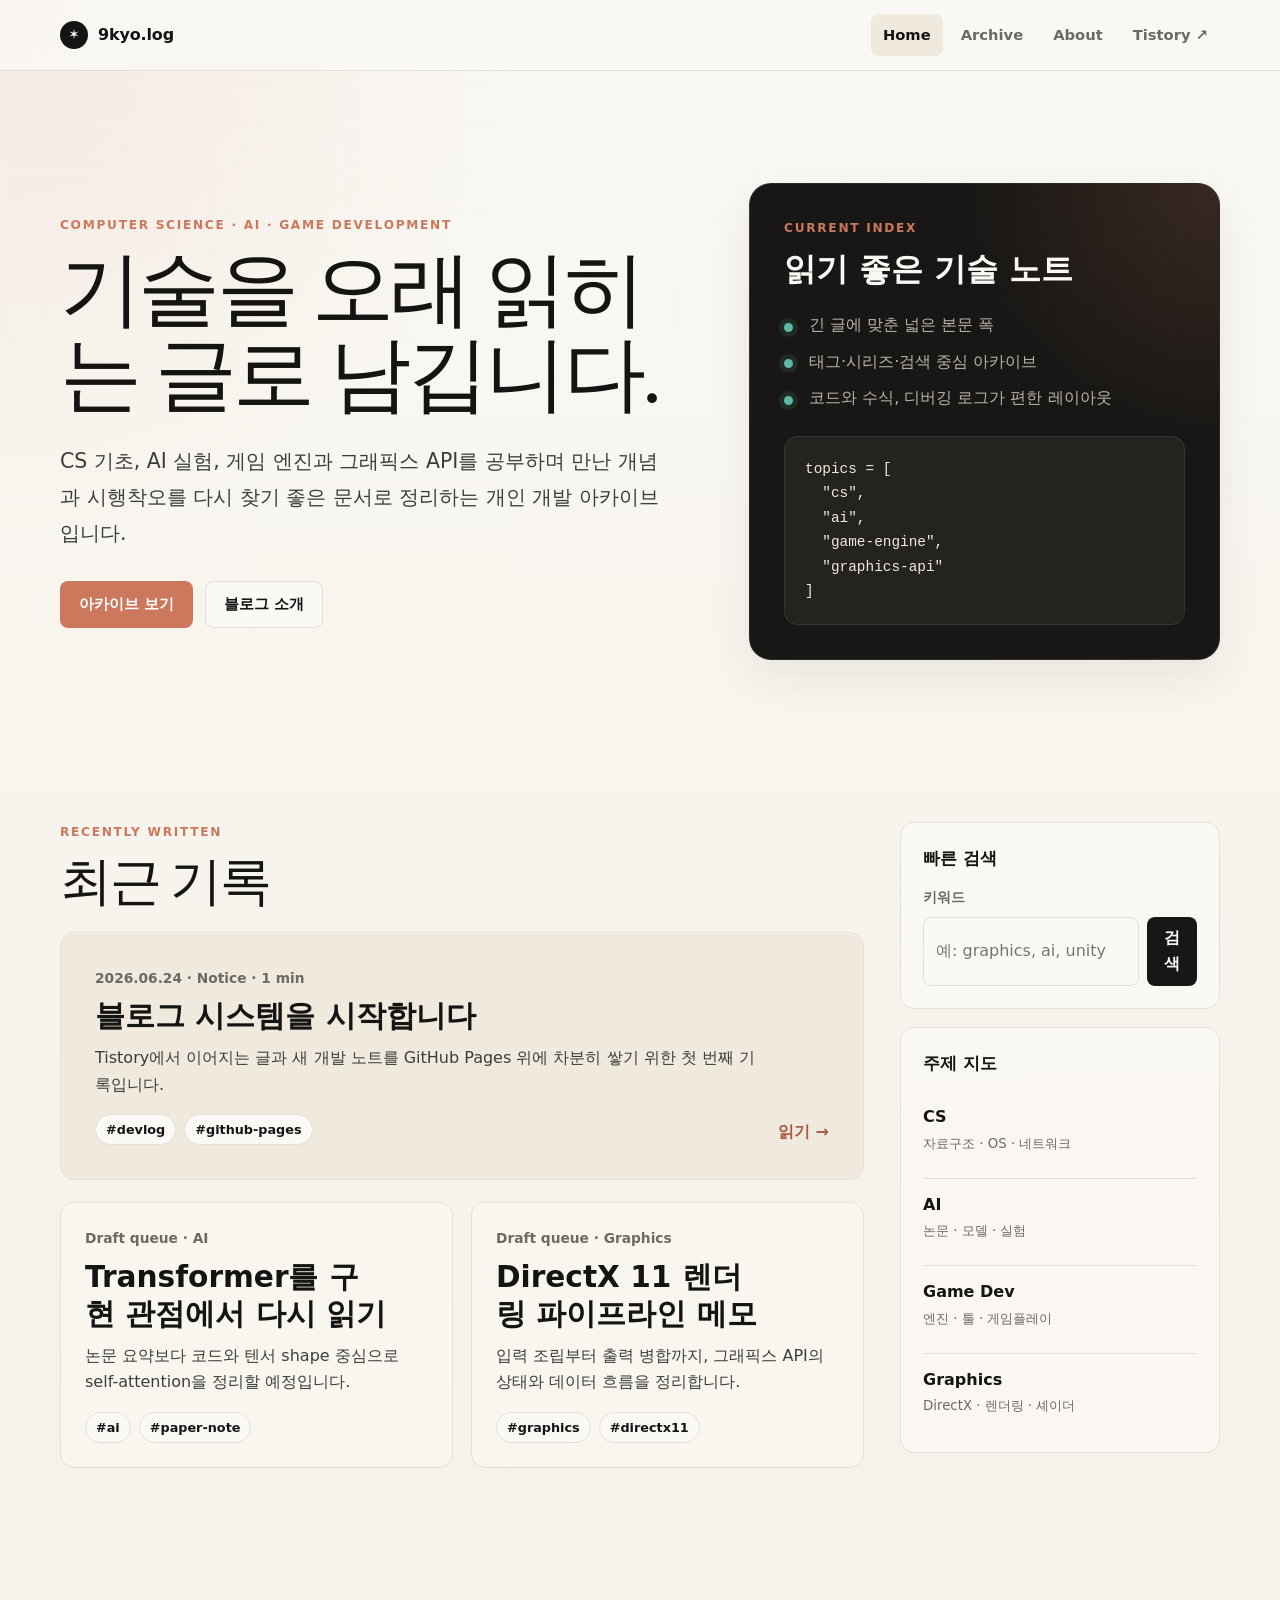
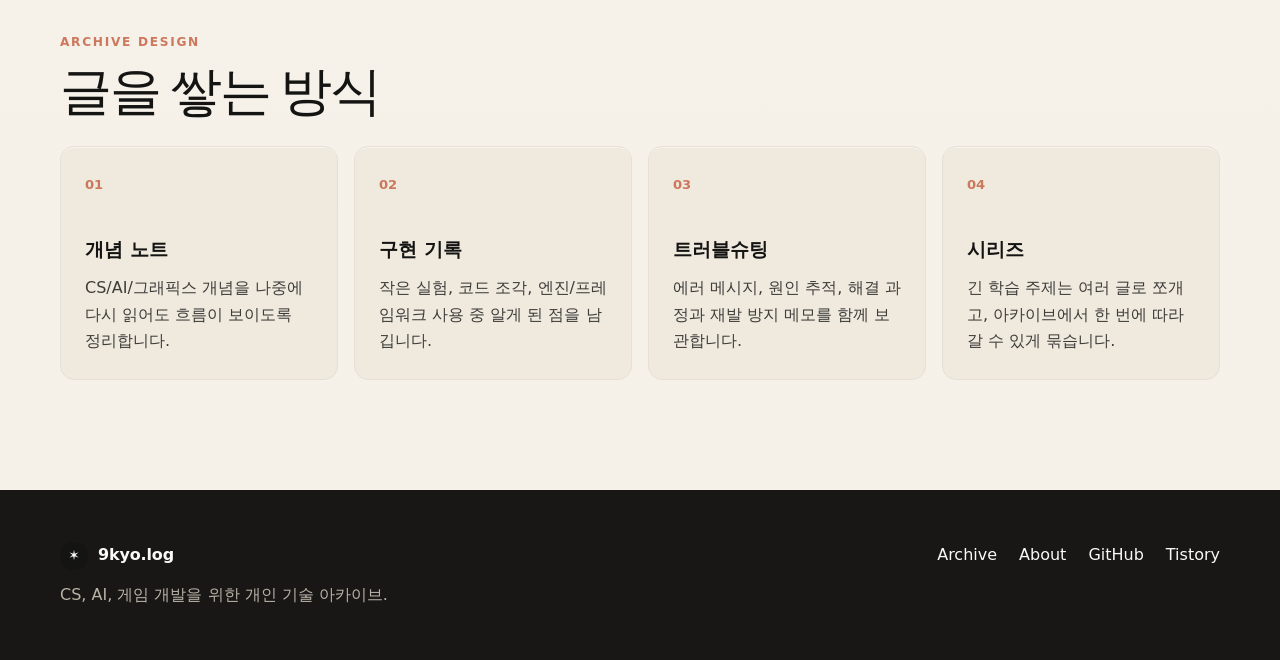
==== commit 838828a1: "Redesign blog for readable technical archive" ====
--- a/index.html
+++ b/index.html
@@ -3,9 +3,9 @@
 <head>
   <meta charset="utf-8">
   <meta name="viewport" content="width=device-width, initial-scale=1">
-  <meta name="description" content="9kyo의 개발 기록과 기술 노트를 모은 블로그입니다.">
-  <meta name="theme-color" content="#21242e">
-  <title>9KYO DEV LOG</title>
+  <meta name="description" content="CS, AI, 게임 개발, 그래픽스 프로그래밍을 차분히 기록하는 9kyo의 개발 블로그입니다.">
+  <meta name="theme-color" content="#faf9f5">
+  <title>9kyo.log · 개발 블로그</title>
   <link rel="icon" href="assets/favicon.svg" type="image/svg+xml">
   <link rel="stylesheet" href="assets/styles.css">
   <script src="assets/main.js" defer></script>
@@ -13,148 +13,160 @@
 <body>
   <a class="skip-link" href="#main">본문으로 건너뛰기</a>
 
-  <div class="site-shell">
-    <header class="masthead">
-      <div class="signal-cluster" aria-hidden="true">
-        <span class="signal-dot is-live"></span>
-        <span class="signal-dot"></span>
-        <span class="signal-dot"></span>
-      </div>
-      <p class="boot-message"><span aria-hidden="true">›</span> SYSTEM ONLINE · WELCOME, DEVELOPER</p>
-      <p class="clock" data-clock aria-label="현재 시간">--:--:-- KST</p>
-    </header>
-
-    <nav class="primary-nav" aria-label="주요 메뉴">
-      <a class="brand" href="index.html" aria-label="9KYO DEV LOG 홈">
-        <span class="brand-mark">9K</span>
-        <span class="brand-copy">DEV LOG</span>
+  <header class="site-header">
+    <nav class="nav container" aria-label="주요 메뉴">
+      <a class="brand" href="index.html" aria-label="9kyo.log 홈">
+        <span class="brand-mark" aria-hidden="true">✶</span>
+        <span>9kyo.log</span>
       </a>
-      <button class="menu-toggle" type="button" aria-expanded="false" aria-controls="nav-links">MENU</button>
+      <button class="menu-toggle" type="button" aria-expanded="false" aria-controls="nav-links">메뉴</button>
       <div class="nav-links" id="nav-links">
-        <a class="is-active" href="index.html" aria-current="page">HOME</a>
-        <a href="archive.html">ARCHIVE</a>
-        <a href="about.html">ABOUT</a>
-        <a href="https://9ky0.tistory.com/" target="_blank" rel="noreferrer">TISTORY ↗</a>
+        <a class="is-active" href="index.html" aria-current="page">Home</a>
+        <a href="archive.html">Archive</a>
+        <a href="about.html">About</a>
+        <a href="https://9ky0.tistory.com/" target="_blank" rel="noreferrer">Tistory ↗</a>
       </div>
     </nav>
+  </header>
 
-    <div class="utility-strip" aria-label="블로그 상태">
-      <span>OWNER: 9KYO</span>
-      <span>MODE: BUILD &amp; LEARN</span>
-      <span class="utility-push">STATUS: <b>READY</b></span>
-    </div>
+  <main id="main">
+    <section class="hero container">
+      <div class="hero-copy">
+        <p class="eyebrow">Computer Science · AI · Game Development</p>
+        <h1>기술을 오래 읽히는 글로 남깁니다.</h1>
+        <p class="hero-description">
+          CS 기초, AI 실험, 게임 엔진과 그래픽스 API를 공부하며 만난 개념과 시행착오를
+          다시 찾기 좋은 문서로 정리하는 개인 개발 아카이브입니다.
+        </p>
+        <div class="button-row">
+          <a class="button primary" href="archive.html">아카이브 보기</a>
+          <a class="button secondary" href="about.html">블로그 소개</a>
+        </div>
+      </div>
 
-    <main id="main">
-      <section class="hero plate cut-corners" aria-labelledby="hero-title">
-        <div class="hero-grid" aria-hidden="true"></div>
-        <div class="hero-copy">
-          <p class="eyebrow">PERSONAL DEVELOPMENT ARCHIVE / EST. 2026</p>
-          <h1 id="hero-title">BUILD.<br>BREAK.<br><span>RECORD.</span></h1>
-          <p class="hero-description">개발하면서 마주친 문제와 해결 과정, 다시 꺼내 볼 기술 노트를 차곡차곡 기록합니다.</p>
-          <a class="action-button" href="archive.html"><span>기록 탐색하기</span><b aria-hidden="true">›</b></a>
+      <aside class="hero-card dark-card" aria-label="블로그 방향">
+        <p class="card-kicker">Current index</p>
+        <h2>읽기 좋은 기술 노트</h2>
+        <ul class="check-list">
+          <li>긴 글에 맞춘 넓은 본문 폭</li>
+          <li>태그·시리즈·검색 중심 아카이브</li>
+          <li>코드와 수식, 디버깅 로그가 편한 레이아웃</li>
+        </ul>
+        <pre><code>topics = [
+  "cs",
+  "ai",
+  "game-engine",
+  "graphics-api"
+]</code></pre>
+      </aside>
+    </section>
+
+    <section class="container section-grid" aria-labelledby="latest-title">
+      <div class="content-stack">
+        <div class="section-heading">
+          <p class="eyebrow">Recently written</p>
+          <h2 id="latest-title">최근 기록</h2>
         </div>
-        <div class="hero-console" aria-label="블로그 콘솔 상태">
-          <div class="console-screen">
-            <span class="screen-label">CURRENT CHANNEL</span>
-            <strong>DEVELOPMENT</strong>
-            <small>NOTES / TROUBLESHOOTING / LOGS</small>
-          </div>
-          <div class="console-controls" aria-hidden="true">
-            <span class="d-pad">+</span>
-            <span class="control-label">SELECT</span>
-            <span class="control-key">A</span>
-          </div>
-        </div>
-      </section>
 
-      <div class="content-grid">
-        <section class="main-column" aria-labelledby="latest-title">
-          <div class="panel plate">
-            <header class="panel-heading">
-              <span class="heading-icon" aria-hidden="true">▦</span>
-              <h2 id="latest-title">LATEST TRANSMISSIONS</h2>
-              <a href="archive.html">VIEW ALL <span aria-hidden="true">›</span></a>
-            </header>
-
-            <div class="post-list">
-              <article class="post-row" data-post data-title="블로그 시스템을 시작합니다" data-tags="notice log">
-                <div class="post-meta">
-                  <time datetime="2026-06-24">2026.06.24</time>
-                  <span>NOTICE</span>
-                </div>
-                <div class="post-copy">
-                  <h3><a href="post-welcome.html">블로그 시스템을 시작합니다</a></h3>
-                  <p>Tistory에서 GitHub Pages로 이동하기 위한 새 개발 기록 공간을 열었습니다.</p>
-                  <div class="tag-line"><span>#log</span><span>#github-pages</span></div>
-                </div>
-                <a class="arrow-chip" href="post-welcome.html" aria-label="블로그 시스템을 시작합니다 읽기">›</a>
-              </article>
-
-              <article class="post-row is-placeholder" data-post data-title="다음 개발 기록이 이곳에 표시됩니다" data-tags="coming soon">
-                <div class="post-meta">
-                  <span>UP NEXT</span>
-                  <span>QUEUE 01</span>
-                </div>
-                <div class="post-copy">
-                  <h3>다음 개발 기록이 이곳에 표시됩니다</h3>
-                  <p>게시물을 추가하면 최신 글부터 이 패널에 쌓입니다.</p>
-                  <div class="tag-line"><span>#coming-soon</span></div>
-                </div>
-                <span class="arrow-chip is-muted" aria-hidden="true">·</span>
-              </article>
+        <article class="featured-post">
+          <div>
+            <p class="post-meta"><time datetime="2026-06-24">2026.06.24</time> · Notice · 1 min</p>
+            <h3><a href="post-welcome.html">블로그 시스템을 시작합니다</a></h3>
+            <p>
+              Tistory에서 이어지는 글과 새 개발 노트를 GitHub Pages 위에 차분히 쌓기 위한
+              첫 번째 기록입니다.
+            </p>
+            <div class="tag-list">
+              <a href="archive.html?tag=devlog">#devlog</a>
+              <a href="archive.html?tag=github-pages">#github-pages</a>
             </div>
           </div>
+          <a class="text-link" href="post-welcome.html">읽기 →</a>
+        </article>
 
-          <div class="panel plate topics-panel">
-            <header class="panel-heading">
-              <span class="heading-icon" aria-hidden="true">⌘</span>
-              <h2>ACTIVE TOPICS</h2>
-            </header>
-            <div class="topic-grid">
-              <a href="archive.html?tag=frontend" class="topic-card"><b>01</b><span>FRONTEND</span><small>UI · Web</small></a>
-              <a href="archive.html?tag=backend" class="topic-card"><b>02</b><span>BACKEND</span><small>API · Server</small></a>
-              <a href="archive.html?tag=devlog" class="topic-card"><b>03</b><span>DEV LOG</span><small>Build · Debug</small></a>
-              <a href="archive.html?tag=notes" class="topic-card"><b>04</b><span>NOTES</span><small>Learn · Recall</small></a>
+        <div class="post-card-grid">
+          <article class="post-card is-upcoming">
+            <p class="post-meta">Draft queue · AI</p>
+            <h3>Transformer를 구현 관점에서 다시 읽기</h3>
+            <p>논문 요약보다 코드와 텐서 shape 중심으로 self-attention을 정리할 예정입니다.</p>
+            <div class="tag-list"><span>#ai</span><span>#paper-note</span></div>
+          </article>
+          <article class="post-card is-upcoming">
+            <p class="post-meta">Draft queue · Graphics</p>
+            <h3>DirectX 11 렌더링 파이프라인 메모</h3>
+            <p>입력 조립부터 출력 병합까지, 그래픽스 API의 상태와 데이터 흐름을 정리합니다.</p>
+            <div class="tag-list"><span>#graphics</span><span>#directx11</span></div>
+          </article>
+        </div>
+      </div>
+
+      <aside class="sidebar">
+        <section class="side-card search-card">
+          <h2>빠른 검색</h2>
+          <form action="archive.html" method="get" class="search-box">
+            <label for="quick-search">키워드</label>
+            <div>
+              <input id="quick-search" name="q" type="search" placeholder="예: graphics, ai, unity">
+              <button type="submit">검색</button>
             </div>
+          </form>
+        </section>
+
+        <section class="side-card">
+          <h2>주제 지도</h2>
+          <div class="topic-list">
+            <a href="archive.html?tag=cs"><span>CS</span><small>자료구조 · OS · 네트워크</small></a>
+            <a href="archive.html?tag=ai"><span>AI</span><small>논문 · 모델 · 실험</small></a>
+            <a href="archive.html?tag=game-dev"><span>Game Dev</span><small>엔진 · 툴 · 게임플레이</small></a>
+            <a href="archive.html?tag=graphics"><span>Graphics</span><small>DirectX · 렌더링 · 셰이더</small></a>
           </div>
         </section>
+      </aside>
+    </section>
 
-        <aside class="side-column" aria-label="블로그 정보">
-          <section class="status-panel command-slab cut-corners">
-            <p class="eyebrow">OPERATOR PROFILE</p>
-            <div class="avatar" aria-hidden="true">9K</div>
-            <h2>9KYO</h2>
-            <p>문제를 풀고, 배운 것을 기록하는 개발자.</p>
-            <dl class="status-list">
-              <div><dt>GITHUB</dt><dd>CONNECTED</dd></div>
-              <div><dt>POSTS</dt><dd>001</dd></div>
-              <div><dt>SYSTEM</dt><dd class="status-ok">ONLINE</dd></div>
-            </dl>
-            <a class="dark-button" href="https://github.com/9kyo-hwang" target="_blank" rel="noreferrer">GITHUB PROFILE <span>↗</span></a>
-          </section>
+    <section class="container learning-map" aria-labelledby="map-title">
+      <div class="section-heading">
+        <p class="eyebrow">Archive design</p>
+        <h2 id="map-title">글을 쌓는 방식</h2>
+      </div>
+      <div class="map-grid">
+        <article>
+          <span>01</span>
+          <h3>개념 노트</h3>
+          <p>CS/AI/그래픽스 개념을 나중에 다시 읽어도 흐름이 보이도록 정리합니다.</p>
+        </article>
+        <article>
+          <span>02</span>
+          <h3>구현 기록</h3>
+          <p>작은 실험, 코드 조각, 엔진/프레임워크 사용 중 알게 된 점을 남깁니다.</p>
+        </article>
+        <article>
+          <span>03</span>
+          <h3>트러블슈팅</h3>
+          <p>에러 메시지, 원인 추적, 해결 과정과 재발 방지 메모를 함께 보관합니다.</p>
+        </article>
+        <article>
+          <span>04</span>
+          <h3>시리즈</h3>
+          <p>긴 학습 주제는 여러 글로 쪼개고, 아카이브에서 한 번에 따라갈 수 있게 묶습니다.</p>
+        </article>
+      </div>
+    </section>
+  </main>
 
-          <section class="mini-panel plate">
-            <header class="mini-heading">QUICK SEARCH</header>
-            <form class="search-box" action="archive.html" method="get">
-              <label for="quick-search">기록 검색</label>
-              <div><input id="quick-search" name="q" type="search" placeholder="keyword" autocomplete="off"><button type="submit">GO</button></div>
-            </form>
-          </section>
-
-          <section class="mini-panel plate migration-panel">
-            <header class="mini-heading">LEGACY ARCHIVE</header>
-            <p>이전 기록은 Tistory에서 확인할 수 있습니다.</p>
-            <a href="https://9ky0.tistory.com/" target="_blank" rel="noreferrer">VISIT TISTORY <span aria-hidden="true">›</span></a>
-          </section>
-        </aside>
+  <footer class="site-footer">
+    <div class="container footer-grid">
+      <div>
+        <a class="brand footer-brand" href="index.html"><span class="brand-mark" aria-hidden="true">✶</span><span>9kyo.log</span></a>
+        <p>CS, AI, 게임 개발을 위한 개인 기술 아카이브.</p>
       </div>
-    </main>
-
-    <footer class="site-footer cut-corners">
-      <p>© 2026 9KYO · POWERED BY GITHUB PAGES</p>
-      <nav aria-label="하단 메뉴"><a href="archive.html">ARCHIVE</a><a href="about.html">ABOUT</a><a href="https://github.com/9kyo-hwang">GITHUB</a></nav>
-    </footer>
-  </div>
+      <nav aria-label="하단 메뉴">
+        <a href="archive.html">Archive</a>
+        <a href="about.html">About</a>
+        <a href="https://github.com/9kyo-hwang">GitHub</a>
+        <a href="https://9ky0.tistory.com/">Tistory</a>
+      </nav>
+    </div>
+  </footer>
 </body>
 </html>
-
--- a/assets/styles.css
+++ b/assets/styles.css
@@ -1,424 +1,1038 @@
 :root {
-  --red: #e60012;
-  --orange: #f68d1f;
-  --amber: #ecab37;
-  --gold: #e48600;
-  --canvas: #7a8aba;
-  --canvas-soft: #9fbee7;
-  --lavender: #acace7;
-  --periwinkle: #8ba1d4;
-  --chrome: #3d4f97;
-  --muted: #60619c;
-  --platinum: #dedede;
-  --surface: #fff;
-  --carbon: #21242e;
-  --hairline: #5a5f8c;
-  --ink: #21242e;
-  --ink-soft: #3d4f97;
-  --max-width: 1060px;
-  --bevel: inset 0 2px rgba(255,255,255,.58), inset 0 -3px rgba(47,57,116,.38), 0 3px 0 rgba(33,36,46,.28);
+  --primary: #cc785c;
+  --primary-active: #a9583e;
+  --ink: #141413;
+  --body: #3d3d3a;
+  --muted: #6c6a64;
+  --muted-soft: #8e8b82;
+  --hairline: #e6dfd8;
+  --hairline-soft: #ebe6df;
+  --canvas: #faf9f5;
+  --surface-soft: #f5f0e8;
+  --surface-card: #efe9de;
+  --surface-strong: #e8e0d2;
+  --surface-dark: #181715;
+  --surface-dark-elevated: #252320;
+  --on-dark: #faf9f5;
+  --on-dark-soft: #b8b2a7;
+  --accent-teal: #5db8a6;
+  --accent-amber: #e8a55a;
+  --max-width: 1160px;
+  --reading-width: 720px;
+  --radius-sm: 6px;
+  --radius-md: 8px;
+  --radius-lg: 14px;
+  --radius-xl: 22px;
+  --shadow-soft: 0 16px 45px rgba(35, 30, 24, .08);
+  --display-font: Georgia, "Times New Roman", "Malgun Gothic", "Apple SD Gothic Neo", "Noto Sans KR", serif;
 }
 
 * { box-sizing: border-box; }
 
-html { color-scheme: light; scroll-behavior: smooth; }
+html {
+  color-scheme: light;
+  scroll-behavior: smooth;
+}
 
 body {
   margin: 0;
   min-width: 320px;
-  overflow-x: clip;
-  color: var(--ink);
-  background-color: #4c5781;
+  color: var(--body);
+  background:
+    radial-gradient(circle at top left, rgba(204, 120, 92, .12), transparent 34rem),
+    linear-gradient(180deg, var(--canvas), #f6f1e9 58%, var(--surface-soft));
+  font-family: Inter, ui-sans-serif, system-ui, -apple-system, BlinkMacSystemFont, "Segoe UI", "Noto Sans KR", sans-serif;
+  font-size: 16px;
+  line-height: 1.65;
+  text-rendering: optimizeLegibility;
+}
+
+body::before {
+  content: "";
+  position: fixed;
+  inset: 0;
+  pointer-events: none;
+  opacity: .36;
   background-image:
-    linear-gradient(rgba(255,255,255,.035) 1px, transparent 1px),
-    linear-gradient(90deg, rgba(255,255,255,.025) 1px, transparent 1px),
-    radial-gradient(circle at 50% -30%, #9fbee7 0, #64729e 40%, #424a6a 100%);
-  background-size: 4px 4px, 4px 4px, 100% 100%;
-  font-family: Arial, Helvetica, sans-serif;
-  font-size: 16px;
-  line-height: 1.55;
+    linear-gradient(rgba(20, 20, 19, .035) 1px, transparent 1px),
+    linear-gradient(90deg, rgba(20, 20, 19, .025) 1px, transparent 1px);
+  background-size: 42px 42px;
+  mask-image: linear-gradient(to bottom, #000, transparent 65%);
 }
 
 a { color: inherit; }
 button, input { font: inherit; }
-button, a { -webkit-tap-highlight-color: transparent; }
-
-:focus-visible { outline: 3px solid var(--orange); outline-offset: 3px; }
+button { cursor: pointer; }
+img, svg { display: block; max-width: 100%; }
+
+:focus-visible {
+  outline: 3px solid rgba(204, 120, 92, .38);
+  outline-offset: 3px;
+}
+
+.container {
+  width: min(calc(100% - 40px), var(--max-width));
+  margin-inline: auto;
+}
 
 .skip-link {
   position: fixed;
-  z-index: 100;
-  left: 12px;
-  top: 12px;
+  z-index: 50;
+  top: 16px;
+  left: 16px;
   padding: 10px 14px;
-  background: var(--carbon);
-  color: white;
-  transform: translateY(-150%);
-}
+  color: var(--on-dark);
+  background: var(--surface-dark);
+  border-radius: var(--radius-md);
+  transform: translateY(-160%);
+}
+
 .skip-link:focus { transform: translateY(0); }
 
-.site-shell {
-  width: min(calc(100% - 28px), var(--max-width));
-  margin: 18px auto;
-  padding: 10px;
-  background: var(--canvas);
-  border: 1px solid #313c78;
-  box-shadow: inset 0 2px rgba(255,255,255,.6), inset 0 -4px #3d4f97, 0 20px 60px rgba(22,26,48,.45);
-}
-
-.masthead {
-  min-height: 34px;
-  padding: 6px 10px;
+.site-header {
+  position: sticky;
+  z-index: 20;
+  top: 0;
+  backdrop-filter: blur(16px);
+  background: rgba(250, 249, 245, .86);
+  border-bottom: 1px solid var(--hairline);
+}
+
+.nav {
+  min-height: 70px;
   display: flex;
   align-items: center;
+  gap: 28px;
+}
+
+.brand {
+  display: inline-flex;
+  align-items: center;
   gap: 10px;
-  color: var(--canvas-soft);
-  background-color: var(--carbon);
-  background-image: radial-gradient(rgba(255,255,255,.1) 1px, transparent 1px);
-  background-size: 4px 4px;
-  border-bottom: 2px solid #11131a;
-  font-size: .68rem;
-  font-weight: 700;
-  letter-spacing: .1em;
-}
-
-.boot-message, .clock { margin: 0; }
-.boot-message { color: var(--amber); }
-.boot-message span { color: var(--orange); }
-.clock { margin-left: auto; font-variant-numeric: tabular-nums; color: #d5ddf0; }
-
-.signal-cluster { display: flex; gap: 4px; }
-.signal-dot {
-  display: inline-block;
-  width: 8px;
-  height: 8px;
+  color: var(--ink);
+  text-decoration: none;
+  font-weight: 650;
+  letter-spacing: -.01em;
+}
+
+.brand-mark {
+  width: 28px;
+  height: 28px;
+  display: grid;
+  place-items: center;
+  color: var(--on-dark);
+  background: var(--ink);
   border-radius: 50%;
-  background: #5f6576;
-  border: 1px solid #0e1016;
-  box-shadow: inset 0 1px rgba(255,255,255,.35);
-}
-.signal-dot.is-live { background: var(--orange); box-shadow: 0 0 8px rgba(246,141,31,.85); }
-
-.primary-nav {
-  position: relative;
-  min-height: 64px;
-  display: flex;
-  align-items: stretch;
-  color: var(--gold);
-  background-color: var(--carbon);
-  background-image: radial-gradient(rgba(255,255,255,.075) 1px, transparent 1px);
-  background-size: 5px 5px;
-  border-top: 1px solid #515666;
-  border-bottom: 4px solid #0e1015;
-}
-
-.brand {
-  flex: 0 0 auto;
-  padding: 8px 18px;
+  font-size: .86rem;
+  line-height: 1;
+}
+
+.nav-links {
+  margin-left: auto;
   display: flex;
   align-items: center;
+  gap: 6px;
+}
+
+.nav-links a {
+  padding: 9px 12px;
+  color: var(--muted);
+  border-radius: var(--radius-md);
+  text-decoration: none;
+  font-size: .92rem;
+  font-weight: 560;
+}
+
+.nav-links a:hover,
+.nav-links a:focus-visible,
+.nav-links a.is-active {
+  color: var(--ink);
+  background: var(--surface-card);
+}
+
+.menu-toggle { display: none; }
+
+.hero {
+  padding: clamp(60px, 9vw, 112px) 0 clamp(48px, 7vw, 84px);
+  display: grid;
+  grid-template-columns: minmax(0, 1.05fr) minmax(320px, .82fr);
+  gap: clamp(32px, 7vw, 86px);
+  align-items: center;
+}
+
+.eyebrow,
+.card-kicker {
+  margin: 0 0 12px;
+  color: var(--primary);
+  font-size: .76rem;
+  font-weight: 700;
+  letter-spacing: .14em;
+  text-transform: uppercase;
+}
+
+h1, h2, h3 {
+  margin: 0;
+  color: var(--ink);
+  text-wrap: balance;
+}
+
+h1,
+.section-heading h2,
+.page-hero h1,
+.article-header h1 {
+  font-family: var(--display-font);
+  font-weight: 500;
+  letter-spacing: -.045em;
+}
+
+.hero h1 {
+  max-width: 780px;
+  font-size: clamp(3rem, 6.6vw, 5.15rem);
+  line-height: 1.04;
+}
+
+.hero-description {
+  max-width: 680px;
+  margin: 26px 0 0;
+  color: var(--body);
+  font-size: clamp(1.05rem, 2vw, 1.28rem);
+  line-height: 1.75;
+}
+
+.button-row {
+  margin-top: 30px;
+  display: flex;
+  flex-wrap: wrap;
+  gap: 12px;
+}
+
+.button {
+  min-height: 42px;
+  padding: 10px 18px;
+  display: inline-flex;
+  align-items: center;
+  justify-content: center;
+  border-radius: var(--radius-md);
+  border: 1px solid transparent;
+  text-decoration: none;
+  font-size: .93rem;
+  font-weight: 650;
+  transition: transform .16s ease, background-color .16s ease, border-color .16s ease;
+}
+
+.button:hover { transform: translateY(-1px); }
+.button.primary { color: white; background: var(--primary); }
+.button.primary:hover { background: var(--primary-active); }
+.button.secondary { color: var(--ink); background: var(--canvas); border-color: var(--hairline); }
+.button.secondary:hover { border-color: #d7cabe; background: white; }
+.button.on-dark { color: var(--ink); background: var(--canvas); }
+
+.dark-card {
+  color: var(--on-dark);
+  background:
+    radial-gradient(circle at top right, rgba(204, 120, 92, .18), transparent 16rem),
+    var(--surface-dark);
+  border: 1px solid rgba(255, 255, 255, .08);
+  border-radius: var(--radius-xl);
+  box-shadow: var(--shadow-soft);
+}
+
+.dark-card h2,
+.dark-card h3 {
+  color: var(--on-dark);
+}
+
+.hero-card {
+  padding: clamp(24px, 4vw, 34px);
+}
+
+.hero-card h2 {
+  font-size: clamp(1.5rem, 3vw, 2rem);
+  line-height: 1.2;
+}
+
+.check-list {
+  margin: 24px 0;
+  padding: 0;
+  display: grid;
   gap: 10px;
-  text-decoration: none;
-  border-right: 1px dotted #606477;
-}
-
-.brand-mark {
-  min-width: 48px;
-  padding: 3px 7px 1px;
-  color: var(--red);
-  background: white;
-  border: 3px solid var(--red);
-  border-radius: 999px;
-  font-family: "Arial Black", Arial, sans-serif;
-  font-size: 1.35rem;
-  line-height: 1;
-  text-align: center;
-  letter-spacing: -.08em;
-  transform: skew(-7deg);
-}
-.brand-copy { color: white; font-family: "Arial Black", Arial, sans-serif; font-size: .74rem; letter-spacing: .16em; }
-
-.nav-links { display: flex; align-items: stretch; margin-left: auto; }
-.nav-links a {
-  min-width: 112px;
-  padding: 0 14px;
-  display: grid;
-  place-items: center;
-  color: var(--gold);
-  text-decoration: none;
-  border-left: 1px dotted #606477;
-  font-size: .76rem;
-  font-weight: 900;
-  letter-spacing: .09em;
-  transition: color .15s, background-color .15s;
-}
-.nav-links a:hover, .nav-links a:focus-visible, .nav-links a.is-active { color: white; background: rgba(159,190,231,.12); }
-.nav-links a.is-active { box-shadow: inset 0 -5px var(--orange); }
-.menu-toggle { display: none; }
-
-.utility-strip {
-  min-height: 28px;
-  padding: 5px 9px;
-  display: flex;
-  gap: 20px;
-  align-items: center;
-  color: var(--ink);
-  background: var(--canvas-soft);
-  border-top: 2px solid #c9dcf2;
-  border-bottom: 2px solid var(--chrome);
-  font-size: .64rem;
-  font-weight: 700;
-  letter-spacing: .09em;
-}
-.utility-strip span + span { padding-left: 20px; border-left: 1px dotted var(--hairline); }
-.utility-strip b { color: #0e683d; }
-.utility-push { margin-left: auto; }
-
-main { padding: 14px 0; }
-.plate { background: var(--periwinkle); border: 1px solid var(--chrome); box-shadow: var(--bevel); }
-.cut-corners { clip-path: polygon(10px 0, calc(100% - 10px) 0, 100% 10px, 100% calc(100% - 10px), calc(100% - 10px) 100%, 10px 100%, 0 calc(100% - 10px), 0 10px); }
-
-.hero {
+  list-style: none;
+}
+
+.check-list li {
   position: relative;
-  min-height: 390px;
-  padding: 38px 42px;
-  display: grid;
-  grid-template-columns: minmax(0, 1.35fr) minmax(300px, .65fr);
-  align-items: center;
-  gap: 34px;
-  overflow: hidden;
-  background:
-    linear-gradient(110deg, rgba(23,29,58,.18), rgba(23,29,58,.02)),
-    linear-gradient(145deg, #9fbee7 0%, #acace7 48%, #7a8aba 100%);
-}
-.hero::after {
+  padding-left: 25px;
+  color: var(--on-dark-soft);
+}
+
+.check-list li::before {
   content: "";
   position: absolute;
-  width: 360px;
-  height: 360px;
-  right: -100px;
-  top: -150px;
-  border: 46px solid rgba(61,79,151,.16);
+  left: 0;
+  top: .65em;
+  width: 9px;
+  height: 9px;
+  background: var(--accent-teal);
   border-radius: 50%;
-}
-.hero-grid { position: absolute; inset: 0; opacity: .16; background-image: linear-gradient(var(--chrome) 1px, transparent 1px), linear-gradient(90deg,var(--chrome) 1px,transparent 1px); background-size: 28px 28px; mask-image: linear-gradient(90deg,#000,transparent 74%); }
-.hero-copy, .hero-console { position: relative; z-index: 1; min-width: 0; }
-.eyebrow { margin: 0 0 9px; color: var(--chrome); font-size: .65rem; font-weight: 900; letter-spacing: .16em; }
-.hero h1, .page-banner h1, .article-header h1, .error-panel h1 {
+  box-shadow: 0 0 0 5px rgba(93, 184, 166, .12);
+}
+
+pre {
   margin: 0;
+  overflow: auto;
+  border-radius: var(--radius-lg);
+}
+
+.hero-card pre,
+.prose pre {
+  padding: 20px;
+  color: #f1e9dc;
+  background: var(--surface-dark-elevated);
+  border: 1px solid rgba(255, 255, 255, .08);
+  font-size: .9rem;
+  line-height: 1.7;
+}
+
+code, pre {
+  font-family: "JetBrains Mono", "SFMono-Regular", Consolas, "Liberation Mono", monospace;
+}
+
+.section-grid {
+  padding: clamp(28px, 7vw, 78px) 0;
+  display: grid;
+  grid-template-columns: minmax(0, 1fr) 320px;
+  gap: 36px;
+  align-items: start;
+}
+
+.content-stack { display: grid; gap: 22px; }
+
+.section-heading h2 {
+  font-size: clamp(2rem, 4.5vw, 3.25rem);
+  line-height: 1.08;
+}
+
+.featured-post,
+.post-card,
+.side-card,
+.map-grid article,
+.prose-card,
+.archive-results,
+.archive-filter {
+  background: rgba(255, 255, 255, .42);
+  border: 1px solid var(--hairline);
+  border-radius: var(--radius-lg);
+  box-shadow: 0 1px 0 rgba(255,255,255,.58) inset;
+}
+
+.featured-post {
+  padding: clamp(24px, 4vw, 34px);
+  display: grid;
+  grid-template-columns: minmax(0, 1fr) auto;
+  gap: 22px;
+  background: var(--surface-card);
+}
+
+.post-meta {
+  margin: 0 0 9px;
+  color: var(--muted);
+  font-size: .86rem;
+  font-weight: 600;
+}
+
+.featured-post h3,
+.post-card h3,
+.archive-item h3 {
+  margin: 0;
+  font-size: clamp(1.3rem, 2.4vw, 1.85rem);
+  line-height: 1.25;
+}
+
+.featured-post h3 a,
+.archive-item h3 a {
+  text-decoration: none;
+}
+
+.featured-post h3 a:hover,
+.archive-item h3 a:hover {
+  color: var(--primary-active);
+}
+
+.featured-post p:not(.post-meta),
+.post-card p:not(.post-meta),
+.map-grid p,
+.side-card p,
+.archive-item p {
+  margin: 10px 0 0;
+}
+
+.tag-list {
+  margin-top: 16px;
+  display: flex;
+  flex-wrap: wrap;
+  gap: 8px;
+}
+
+.tag-list a,
+.tag-list span {
+  padding: 4px 10px;
+  color: var(--ink);
+  background: var(--canvas);
+  border: 1px solid var(--hairline);
+  border-radius: 999px;
+  text-decoration: none;
+  font-size: .8rem;
+  font-weight: 600;
+}
+
+.text-link {
+  align-self: end;
+  color: var(--primary-active);
+  text-decoration: none;
+  font-weight: 700;
+  white-space: nowrap;
+}
+
+.post-card-grid {
+  display: grid;
+  grid-template-columns: repeat(2, minmax(0, 1fr));
+  gap: 18px;
+}
+
+.post-card {
+  padding: 24px;
+  min-height: 230px;
+}
+
+.post-card.is-upcoming {
+  background: rgba(250, 249, 245, .65);
+}
+
+.sidebar {
+  position: sticky;
+  top: 94px;
+  display: grid;
+  gap: 18px;
+}
+
+.side-card {
+  padding: 22px;
+}
+
+.side-card h2 {
+  margin-bottom: 14px;
+  font-size: 1.05rem;
+}
+
+.search-box label,
+.archive-search label {
+  display: block;
+  margin-bottom: 8px;
+  color: var(--muted);
+  font-size: .86rem;
+  font-weight: 650;
+}
+
+.search-box div,
+.search-line {
+  display: flex;
+  gap: 8px;
+}
+
+input[type="search"] {
+  min-width: 0;
+  width: 100%;
+  min-height: 42px;
+  padding: 10px 12px;
+  color: var(--ink);
+  background: var(--canvas);
+  border: 1px solid var(--hairline);
+  border-radius: var(--radius-md);
+}
+
+.search-box button,
+.search-line button,
+.filter-group button {
+  min-height: 42px;
+  padding: 8px 13px;
+  color: var(--on-dark);
+  background: var(--surface-dark);
+  border: 0;
+  border-radius: var(--radius-md);
+  font-weight: 650;
+}
+
+.topic-list {
+  display: grid;
+  gap: 10px;
+}
+
+.topic-list a {
+  padding: 13px 0;
+  display: grid;
+  gap: 2px;
+  color: var(--body);
+  border-top: 1px solid var(--hairline);
+  text-decoration: none;
+}
+
+.topic-list a:first-child { border-top: 0; }
+.topic-list span { color: var(--ink); font-weight: 750; }
+.topic-list small { color: var(--muted); }
+
+.learning-map {
+  padding: clamp(42px, 8vw, 86px) 0 clamp(70px, 9vw, 110px);
+}
+
+.map-grid {
+  margin-top: 26px;
+  display: grid;
+  grid-template-columns: repeat(4, minmax(0, 1fr));
+  gap: 16px;
+}
+
+.map-grid article {
+  padding: 24px;
+  background: var(--surface-card);
+}
+
+.map-grid span {
+  display: inline-block;
+  margin-bottom: 38px;
+  color: var(--primary);
+  font-size: .82rem;
+  font-weight: 800;
+}
+
+.map-grid h3 {
+  font-size: 1.2rem;
+}
+
+.site-footer {
+  color: var(--on-dark-soft);
+  background: var(--surface-dark);
+}
+
+.footer-grid {
+  padding: 52px 0;
+  display: flex;
+  justify-content: space-between;
+  gap: 30px;
+}
+
+.footer-brand {
+  color: var(--on-dark);
+}
+
+.site-footer p {
+  margin: 12px 0 0;
+  max-width: 360px;
+}
+
+.site-footer nav {
+  display: flex;
+  flex-wrap: wrap;
+  gap: 14px 22px;
+}
+
+.site-footer a {
+  color: var(--on-dark);
+  text-decoration: none;
+}
+
+.page-hero {
+  padding: clamp(56px, 8vw, 96px) 0 clamp(28px, 5vw, 56px);
+}
+
+.page-hero h1 {
+  max-width: 850px;
+  font-size: clamp(2.7rem, 6vw, 4.7rem);
+  line-height: 1.06;
+}
+
+.page-hero p:last-child {
+  max-width: 720px;
+  margin: 20px 0 0;
+  font-size: 1.12rem;
+}
+
+.archive-shell {
+  padding: 0 0 clamp(70px, 9vw, 110px);
+  display: grid;
+  grid-template-columns: 300px minmax(0, 1fr);
+  gap: 28px;
+  align-items: start;
+}
+
+.archive-filter {
+  position: sticky;
+  top: 94px;
+  padding: 20px;
+  display: grid;
+  gap: 22px;
+  background: var(--surface-card);
+}
+
+.filter-group {
+  display: flex;
+  flex-wrap: wrap;
+  gap: 8px;
+}
+
+.filter-group p {
+  flex: 0 0 100%;
+  margin: 0 0 4px;
+  color: var(--ink);
+  font-weight: 750;
+}
+
+.filter-group button {
+  min-height: 34px;
+  color: var(--ink);
+  background: var(--canvas);
+  border: 1px solid var(--hairline);
+  font-size: .84rem;
+}
+
+.filter-group button.is-selected {
   color: white;
-  font-family: "Arial Black", Impact, sans-serif;
-  font-size: clamp(3.2rem, 7vw, 5.8rem);
-  line-height: .78;
-  letter-spacing: -.055em;
-  -webkit-text-stroke: 2px var(--carbon);
-  paint-order: stroke fill;
-  text-shadow: 5px 5px 0 var(--chrome);
-}
-.hero h1 span, .page-banner h1 span, .article-header h1 span, .error-panel h1 span { color: var(--orange); }
-.hero-description { max-width: 570px; margin: 24px 0; font-size: 1rem; font-weight: 700; }
-
-.action-button {
-  width: fit-content;
-  min-height: 44px;
+  background: var(--primary);
+  border-color: var(--primary);
+}
+
+.series-card {
+  padding-top: 18px;
+  border-top: 1px solid var(--hairline);
+}
+
+.series-card a {
+  display: block;
+  padding: 8px 0;
+  color: var(--body);
+  text-decoration: none;
+}
+
+.series-card a:hover { color: var(--primary-active); }
+
+.archive-results {
+  overflow: hidden;
+  background: rgba(250,249,245,.72);
+}
+
+.result-header {
+  padding: 20px 24px;
+  display: flex;
+  align-items: center;
+  justify-content: space-between;
+  border-bottom: 1px solid var(--hairline);
+}
+
+.result-header h2 {
+  font-size: 1.25rem;
+}
+
+.result-header p {
+  margin: 0;
+  color: var(--muted);
+}
+
+.archive-list {
+  display: grid;
+}
+
+.archive-item {
+  padding: 24px;
+  display: grid;
+  grid-template-columns: 120px minmax(0, 1fr);
+  gap: 24px;
+  border-bottom: 1px solid var(--hairline);
+}
+
+.archive-item:last-child { border-bottom: 0; }
+.archive-item[hidden] { display: none; }
+
+.archive-item time {
+  color: var(--muted);
+  font-size: .88rem;
+  font-weight: 700;
+  font-variant-numeric: tabular-nums;
+}
+
+.empty-state {
+  margin: 0;
+  padding: 48px 24px;
+  color: var(--muted);
+  text-align: center;
+}
+
+.about-layout {
+  padding: 0 0 clamp(70px, 9vw, 110px);
+  display: grid;
+  grid-template-columns: minmax(0, 1fr) 320px;
+  gap: 30px;
+  align-items: start;
+}
+
+.prose-card {
+  padding: clamp(26px, 5vw, 54px);
+  background: rgba(255,255,255,.48);
+}
+
+.prose {
+  max-width: var(--reading-width);
+  color: var(--body);
+  font-size: 1.04rem;
+  line-height: 1.86;
+}
+
+.prose .lead {
+  margin-top: 0;
+  color: var(--ink);
+  font-size: 1.22rem;
+  line-height: 1.72;
+}
+
+.prose h2 {
+  margin: 48px 0 12px;
+  font-size: 1.55rem;
+}
+
+.prose p,
+.prose ul,
+.prose blockquote,
+.prose pre {
+  margin-top: 18px;
+  margin-bottom: 0;
+}
+
+.prose li + li { margin-top: 7px; }
+
+.prose a {
+  color: var(--primary-active);
+  text-underline-offset: 3px;
+}
+
+.note-box {
+  padding: 20px;
+  background: var(--surface-card);
+  border-left: 4px solid var(--primary);
+  border-radius: 0 var(--radius-lg) var(--radius-lg) 0;
+}
+
+.profile-card {
+  position: sticky;
+  top: 94px;
+  padding: 26px;
+}
+
+.profile-card h2 {
+  font-size: 2rem;
+}
+
+.profile-card p {
+  color: var(--on-dark-soft);
+}
+
+.profile-card dl {
+  margin: 24px 0;
+  display: grid;
+  gap: 12px;
+}
+
+.profile-card div {
+  padding-top: 12px;
+  display: grid;
+  gap: 2px;
+  border-top: 1px solid rgba(255,255,255,.12);
+}
+
+.profile-card dt {
+  color: var(--on-dark-soft);
+  font-size: .78rem;
+  text-transform: uppercase;
+  letter-spacing: .12em;
+}
+
+.profile-card dd {
+  margin: 0;
+  color: var(--on-dark);
+}
+
+.article-page {
+  padding: clamp(34px, 6vw, 70px) 0 clamp(70px, 9vw, 110px);
+}
+
+.article {
+  max-width: 1120px;
+}
+
+.article-header {
+  max-width: 860px;
+}
+
+.back-link {
   display: inline-flex;
-  align-items: center;
-  color: white;
-  background: var(--carbon);
-  border: 1px solid #0f1118;
-  box-shadow: inset 0 2px rgba(255,255,255,.18), 0 3px 0 #0e1015;
-  text-decoration: none;
-  font-size: .76rem;
-  font-weight: 900;
-  letter-spacing: .08em;
-}
-.action-button span { padding: 10px 15px; }
-.action-button b { width: 44px; align-self: stretch; display: grid; place-items: center; color: white; background: var(--orange); font-size: 1.5rem; }
-.action-button:hover b { background: var(--gold); }
-
-.hero-console { padding: 20px; background: #606f9f; border: 2px solid var(--chrome); border-radius: 28px 5px 28px 5px; box-shadow: inset 4px 4px rgba(255,255,255,.2), inset -5px -5px rgba(33,36,46,.25), 7px 8px 0 rgba(43,51,102,.35); transform: rotate(2deg); }
-.console-screen { min-height: 150px; padding: 20px; display: flex; flex-direction: column; justify-content: center; color: #ccedcb; background: #26372e; border: 8px solid #303b63; border-radius: 8px 18px 8px 18px; box-shadow: inset 0 0 25px #101c14; font-family: "Courier New", monospace; }
-.console-screen::before { content: ""; width: 7px; height: 7px; margin-bottom: 12px; background: #8ff084; border-radius: 50%; box-shadow: 0 0 9px #8ff084; }
-.screen-label { font-size: .6rem; letter-spacing: .14em; opacity: .7; }
-.console-screen strong { margin: 4px 0; font-size: 1.2rem; letter-spacing: .08em; }
-.console-screen small { font-size: .6rem; }
-.console-controls { padding: 18px 3px 2px; display: flex; align-items: center; justify-content: space-between; color: #dbe8f7; font-size: .55rem; font-weight: 900; letter-spacing: .14em; }
-.d-pad { width: 54px; height: 54px; display: grid; place-items: center; color: #11151e; font-size: 3.8rem; line-height: 1; font-family: Arial Black; transform: translateY(-7px); }
-.control-key { width: 40px; height: 40px; display: grid; place-items: center; background: var(--orange); color: white; border-radius: 50%; border: 2px solid #a75108; box-shadow: inset 0 2px rgba(255,255,255,.35), 0 3px #3d4569; font-size: 1rem; }
-
-.content-grid { margin-top: 16px; display: grid; grid-template-columns: minmax(0, 2.1fr) minmax(260px, .9fr); gap: 16px; align-items: start; }
-.main-column, .side-column { display: grid; gap: 16px; }
-.panel { overflow: hidden; }
-.panel-heading { min-height: 39px; padding: 0 10px; display: flex; align-items: center; gap: 9px; background: var(--canvas); border-top: 1px solid #c5d4ef; border-bottom: 2px solid var(--chrome); }
-.panel-heading h2 { margin: 0; font-size: .69rem; letter-spacing: .12em; }
-.panel-heading a, .result-label { margin-left: auto; color: var(--ink-soft); font-size: .61rem; font-weight: 900; letter-spacing: .08em; text-decoration: none; }
-.panel-heading a span { color: var(--orange); font-size: 1rem; }
-.heading-icon { width: 21px; height: 21px; display: grid; place-items: center; color: white; background: var(--chrome); border: 1px solid #2c3877; font-size: .7rem; font-weight: bold; }
-
-.post-list { background: var(--platinum); }
-.post-row { min-height: 130px; padding: 16px; display: grid; grid-template-columns: 102px minmax(0,1fr) 28px; gap: 16px; align-items: center; border-top: 1px solid white; border-bottom: 1px dotted #888ca5; }
-.post-row:last-child { border-bottom: 0; }
-.post-row[hidden] { display: none; }
-.post-meta { align-self: stretch; padding-right: 14px; display: flex; flex-direction: column; justify-content: center; gap: 8px; border-right: 1px dotted #8d91a5; color: #555a78; font-size: .61rem; font-weight: 900; letter-spacing: .06em; }
-.post-meta span:last-child { width: fit-content; padding: 2px 5px; color: var(--carbon); background: var(--amber); border: 1px solid var(--gold); }
-.post-copy h3 { margin: 0 0 5px; color: var(--ink-soft); font-size: 1rem; line-height: 1.3; }
-.post-copy h3 a { text-decoration-thickness: 1px; text-underline-offset: 3px; }
-.post-copy p { margin: 0 0 8px; color: #41445a; font-size: .82rem; }
-.tag-line { display: flex; gap: 8px; color: var(--muted); font-family: "Courier New", monospace; font-size: .65rem; font-weight: 700; }
-.arrow-chip { width: 28px; height: 28px; display: grid; place-items: center; color: white; background: var(--orange); border: 1px solid #a55008; border-radius: 2px; box-shadow: inset 0 1px rgba(255,255,255,.4), 0 2px #9f520e; text-decoration: none; font-size: 1.3rem; font-weight: bold; }
-.arrow-chip.is-muted { background: var(--muted); border-color: var(--chrome); box-shadow: none; }
-.post-row.is-placeholder { opacity: .66; }
-
-.topic-grid { padding: 14px; display: grid; grid-template-columns: repeat(4,1fr); gap: 8px; }
-.topic-card { min-height: 108px; padding: 12px; display: flex; flex-direction: column; color: white; background-color: var(--carbon); background-image: radial-gradient(rgba(255,255,255,.1) 1px,transparent 1px); background-size: 4px 4px; border: 1px solid #0e1015; text-decoration: none; box-shadow: inset 0 2px rgba(255,255,255,.12), 0 3px var(--chrome); }
-.topic-card b { color: var(--orange); font-size: .65rem; }
-.topic-card span { margin-top: auto; color: var(--amber); font-family: "Arial Black", Arial, sans-serif; font-size: .78rem; letter-spacing: .05em; }
-.topic-card small { color: var(--canvas-soft); font-size: .6rem; }
-.topic-card:hover { transform: translateY(-2px); }
-
-.command-slab { color: white; background-color: var(--carbon); background-image: radial-gradient(rgba(255,255,255,.1) 1px, transparent 1px); background-size: 4px 4px; border: 1px solid #11131a; box-shadow: inset 0 2px rgba(255,255,255,.14), 0 4px #303a6e; }
-.status-panel { padding: 22px; text-align: center; }
-.status-panel .eyebrow, .contact-card .eyebrow { color: var(--amber); }
-.avatar { width: 84px; height: 84px; margin: 14px auto 10px; display: grid; place-items: center; color: var(--red); background: white; border: 5px solid var(--red); border-radius: 50%; font-family: Arial Black, sans-serif; font-size: 1.8rem; transform: skew(-5deg); }
-.status-panel h2 { margin: 0; color: var(--amber); font-family: Arial Black; font-size: 1.3rem; letter-spacing: .08em; }
-.status-panel > p:not(.eyebrow) { margin: 7px auto 16px; max-width: 220px; color: #d1d8e6; font-size: .78rem; }
-.status-list { margin: 0 0 16px; border-top: 1px dotted #606477; }
-.status-list div { padding: 7px 0; display: flex; justify-content: space-between; border-bottom: 1px dotted #606477; font-size: .6rem; letter-spacing: .1em; }
-.status-list dt { color: var(--canvas-soft); }
-.status-list dd { margin: 0; color: var(--amber); font-weight: 900; }
-.status-list .status-ok { color: #8ff084; }
-.dark-button { min-height: 42px; padding: 10px 12px; display: flex; align-items: center; justify-content: space-between; color: white; background: #12151c; border: 1px solid #5d6274; box-shadow: inset 0 1px rgba(255,255,255,.12); text-decoration: none; font-size: .65rem; font-weight: 900; letter-spacing: .08em; }
-.dark-button span:last-child, .dark-button b { color: var(--orange); }
-.dark-button:hover { border-color: var(--orange); }
-
-.mini-panel { padding: 8px; }
-.mini-heading { margin: -8px -8px 9px; padding: 7px 9px; background: var(--canvas); border-bottom: 2px solid var(--chrome); font-size: .65rem; font-weight: 900; letter-spacing: .1em; }
-.search-box label { display: block; margin-bottom: 5px; font-size: .65rem; font-weight: 700; }
-.search-box div { display: flex; }
-.search-box input, .archive-search input { min-width: 0; min-height: 42px; flex: 1; padding: 9px 10px; color: var(--ink); background: white; border: 2px inset var(--chrome); border-radius: 0; }
-.search-box button, .archive-search button { min-width: 48px; min-height: 42px; color: var(--carbon); background: var(--amber); border: 1px solid var(--gold); box-shadow: inset 0 2px rgba(255,255,255,.45), 0 2px var(--chrome); font-size: .68rem; font-weight: 900; cursor: pointer; }
-.migration-panel p { margin: 3px 2px 9px; font-size: .75rem; }
-.migration-panel > a { padding: 8px; display: flex; justify-content: space-between; color: white; background: var(--chrome); font-size: .62rem; font-weight: 900; letter-spacing: .08em; text-decoration: none; }
-.migration-panel > a span { color: var(--orange); }
-
-.site-footer { min-height: 64px; padding: 16px 20px; display: flex; align-items: center; color: var(--canvas-soft); background-color: var(--carbon); background-image: radial-gradient(rgba(255,255,255,.08) 1px, transparent 1px); background-size: 4px 4px; border-top: 2px solid #596175; font-size: .61rem; letter-spacing: .08em; }
-.site-footer p { margin: 0; }
-.site-footer nav { margin-left: auto; display: flex; gap: 18px; }
-.site-footer a { color: var(--amber); font-weight: 900; text-decoration: none; }
-
-/* Archive */
-.page-banner { position: relative; min-height: 220px; padding: 36px 40px; display: flex; flex-direction: column; justify-content: center; overflow: hidden; background: linear-gradient(135deg, var(--canvas-soft), var(--lavender)); }
-.page-banner::after { content: ""; position: absolute; inset: 0 0 0 50%; opacity: .18; background-image: linear-gradient(var(--chrome) 1px,transparent 1px),linear-gradient(90deg,var(--chrome) 1px,transparent 1px); background-size: 22px 22px; transform: skew(-18deg); }
-.page-banner > * { position: relative; z-index: 1; }
-.page-banner h1 { font-size: clamp(3.4rem,8vw,6rem); line-height: .85; }
-.page-banner > p:last-child { margin: 20px 0 0; font-weight: 700; }
-.archive-layout { margin-top: 16px; display: grid; gap: 16px; }
-.archive-search { padding: 18px; background: var(--platinum); }
-.archive-search > label { display: block; margin-bottom: 6px; font-size: .7rem; font-weight: 900; letter-spacing: .04em; }
-.search-input-row { display: flex; }
-.archive-search .search-input-row button { min-width: 76px; }
-.filter-chips { margin-top: 12px; display: flex; flex-wrap: wrap; gap: 7px; }
-.archive-search .filter-chips button { min-width: auto; min-height: 34px; padding: 5px 10px; color: white; background: var(--chrome); border-color: #273471; box-shadow: inset 0 1px rgba(255,255,255,.25),0 2px #273471; }
-.archive-search .filter-chips button.is-selected { color: var(--carbon); background: var(--amber); border-color: var(--gold); }
-.empty-state { margin: 0; padding: 45px 20px; background: var(--platinum); text-align: center; font-size: .85rem; }
-
-/* About */
-.about-grid { margin-top: 16px; display: grid; grid-template-columns: minmax(0,1.7fr) minmax(250px,.7fr); gap: 16px; align-items: start; }
-.prose-body { padding: clamp(24px,5vw,52px); background: #f3f3f1; font-size: 1rem; line-height: 1.8; }
-.prose-body > * { max-width: 680px; }
-.prose-body > p:first-child { font-size: 1.15rem; font-weight: 700; }
-.prose-body h2 { margin-top: 36px; color: var(--chrome); font-family: Arial Black, sans-serif; font-size: 1rem; letter-spacing: .04em; }
-.prose-body li + li { margin-top: 6px; }
-.note-box { margin-top: 36px; padding: 18px; background: var(--canvas-soft); border-left: 6px solid var(--orange); font-size: .85rem; }
-.note-box b { display: block; margin-bottom: 4px; font-size: .65rem; letter-spacing: .1em; }
-.contact-card { padding: 24px; }
-.contact-card h2 { margin: 16px 0 28px; color: white; font-family: Arial Black, sans-serif; font-size: 2.4rem; line-height: .9; -webkit-text-stroke: 1px var(--chrome); text-shadow: 3px 3px var(--chrome); }
-.contact-card .dark-button + .dark-button { margin-top: 8px; }
-.contact-status { margin-top: 24px; padding-top: 14px; display: flex; align-items: center; gap: 8px; color: #c7d1df; border-top: 1px dotted #666b7d; font-size: .62rem; font-weight: 900; letter-spacing: .08em; }
-
-/* Article */
-.article-layout { max-width: 860px; margin: 0 auto; }
-.article-shell { overflow: hidden; background: #f4f4f0; }
-.article-header { padding: clamp(30px,7vw,70px); background: linear-gradient(135deg,var(--canvas-soft),var(--lavender)); border-bottom: 3px solid var(--chrome); }
-.article-header h1 { max-width: 730px; font-size: clamp(2.4rem,7vw,5rem); line-height: 1; }
-.article-meta { margin-top: 28px; padding-top: 12px; display: flex; flex-wrap: wrap; gap: 16px; border-top: 1px dotted var(--hairline); color: var(--ink-soft); font-size: .68rem; font-weight: 900; letter-spacing: .08em; }
-.article-body { padding: clamp(28px,7vw,72px); font-size: 1.02rem; line-height: 1.88; }
-.article-body .lead { margin-top: 0; font-size: 1.22rem; font-weight: 700; }
-.article-body h2 { margin-top: 48px; color: var(--chrome); font-family: Arial Black, sans-serif; font-size: 1.2rem; }
-.article-body pre { margin: 28px 0; padding: 22px; overflow: auto; color: #d7f0d4; background-color: #20252e; background-image: radial-gradient(rgba(255,255,255,.075) 1px,transparent 1px); background-size: 4px 4px; border-left: 7px solid var(--orange); box-shadow: inset 0 0 20px #0f1218; font-size: .88rem; line-height: 1.65; }
-.article-body blockquote { margin: 34px 0; padding: 20px 24px; color: var(--ink-soft); background: var(--canvas-soft); border-left: 7px solid var(--chrome); font-weight: 700; }
-.article-footer { padding: 18px 24px; display: flex; justify-content: space-between; color: var(--amber); background: var(--carbon); font-size: .68rem; font-weight: 900; letter-spacing: .07em; }
-.article-footer a { text-decoration: none; }
-
-/* 404 */
-.error-page { min-height: 100vh; display: grid; place-items: center; padding: 20px; }
-.error-panel { width: min(100%,620px); padding: 70px 30px; text-align: center; background: linear-gradient(135deg,var(--canvas-soft),var(--lavender)); }
-.error-panel h1 { font-size: clamp(5rem,20vw,10rem); }
-.error-panel > p:not(.eyebrow) { margin: 25px 0; font-weight: 700; }
-.error-panel .action-button { margin: 0 auto; }
-
-@media (max-width: 850px) {
-  .nav-links a { min-width: auto; }
-  .hero { grid-template-columns: 1fr; }
-  .hero-console { max-width: 430px; transform: none; }
-  .content-grid { grid-template-columns: 1fr; }
-  .side-column { grid-template-columns: repeat(2,1fr); }
-  .status-panel { grid-row: span 2; }
-  .about-grid { grid-template-columns: 1fr; }
-}
-
-@media (max-width: 680px) {
-  body { font-size: 15px; }
-  .site-shell { width: 100%; max-width: 100vw; margin: 0; padding: 6px; overflow: hidden; border-left: 0; border-right: 0; }
-  .masthead { min-height: 30px; }
-  .boot-message { min-width: 0; max-width: none; white-space: nowrap; overflow: hidden; text-overflow: ellipsis; }
-  .clock { display: none; }
-  .primary-nav { min-height: 58px; display: grid; grid-template-columns: minmax(0,1fr) auto; align-items: center; }
-  .brand { min-width: 0; min-height: 58px; padding: 7px 10px; border-right: 0; }
-  .brand-mark { min-width: 43px; font-size: 1.16rem; }
-  .brand-copy { font-size: .62rem; }
-  .menu-toggle { min-width: 70px; min-height: 40px; margin: 0 9px; display: block; color: var(--carbon); background: var(--amber); border: 1px solid var(--gold); box-shadow: inset 0 2px rgba(255,255,255,.4),0 2px #0e1015; font-size: .68rem; font-weight: 900; }
-  .nav-links { position: absolute; z-index: 20; top: 100%; left: 0; right: 0; display: none; background: var(--carbon); border-top: 1px dotted #5d6274; border-bottom: 4px solid #0e1015; box-shadow: 0 10px 18px rgba(0,0,0,.35); }
-  .nav-links.is-open { display: grid; }
-  .nav-links a { min-height: 48px; display: flex; justify-content: flex-start; border-left: 0; border-bottom: 1px dotted #5d6274; }
-  .nav-links a.is-active { box-shadow: inset 5px 0 var(--orange); }
-  .utility-strip { overflow: hidden; }
-  .utility-strip span:nth-child(2) { display: none; }
-  .utility-strip span + span { padding-left: 0; border-left: 0; }
-  .hero { width: 100%; max-width: 100%; min-height: 0; padding: 34px 20px; gap: 28px; }
-  .hero h1 { font-size: clamp(2.7rem,15vw,4.35rem); }
-  .hero-description { font-size: .9rem; }
-  .hero-description, .post-copy p { overflow-wrap: anywhere; }
-  .hero-console { width: 100%; min-width: 0; padding: 15px; overflow: hidden; }
-  .console-screen { min-height: 130px; padding: 15px; }
-  .console-screen small { overflow-wrap: anywhere; }
-  .content-grid { gap: 12px; margin-top: 12px; }
-  .main-column, .side-column { gap: 12px; }
-  .post-row { min-height: 0; padding: 15px 12px; grid-template-columns: 1fr 28px; gap: 10px; }
-  .post-meta { grid-column: 1 / -1; padding: 0 0 8px; flex-direction: row; justify-content: flex-start; border-right: 0; border-bottom: 1px dotted #8d91a5; }
-  .topic-grid { grid-template-columns: repeat(2,1fr); }
-  .side-column { grid-template-columns: 1fr; }
-  .status-panel { grid-row: auto; }
-  .site-footer { display: block; text-align: center; }
-  .site-footer nav { margin: 10px 0 0; justify-content: center; }
-  .page-banner { min-height: 190px; padding: 30px 22px; }
-  .page-banner h1 { font-size: clamp(3.3rem,18vw,5rem); }
-  .article-header, .article-body { padding-left: 23px; padding-right: 23px; }
-  .article-footer { gap: 18px; font-size: .58rem; }
+  margin-bottom: 28px;
+  color: var(--muted);
+  text-decoration: none;
+  font-weight: 650;
+}
+
+.article-header h1 {
+  font-size: clamp(2.7rem, 6vw, 4.8rem);
+  line-height: 1.06;
+}
+
+.article-summary {
+  margin: 22px 0 0;
+  max-width: 720px;
+  color: var(--body);
+  font-size: 1.18rem;
+}
+
+.article-meta {
+  margin-top: 28px;
+  display: flex;
+  flex-wrap: wrap;
+  gap: 10px 18px;
+  color: var(--muted);
+  font-size: .9rem;
+}
+
+.article-grid {
+  margin-top: 52px;
+  display: grid;
+  grid-template-columns: 220px minmax(0, var(--reading-width));
+  gap: 54px;
+  align-items: start;
+}
+
+.table-of-contents {
+  position: sticky;
+  top: 104px;
+  padding: 18px 0;
+  border-top: 1px solid var(--hairline);
+  border-bottom: 1px solid var(--hairline);
+}
+
+.table-of-contents p {
+  margin: 0 0 12px;
+  color: var(--ink);
+  font-size: .84rem;
+  font-weight: 750;
+}
+
+.table-of-contents a {
+  display: block;
+  padding: 6px 0;
+  color: var(--muted);
+  text-decoration: none;
+  font-size: .9rem;
+}
+
+.table-of-contents a:hover { color: var(--primary-active); }
+
+.article-body {
+  padding-bottom: 46px;
+  border-bottom: 1px solid var(--hairline);
+}
+
+.prose blockquote {
+  padding: 22px 26px;
+  color: var(--ink);
+  background: var(--surface-card);
+  border-left: 4px solid var(--primary);
+  border-radius: 0 var(--radius-lg) var(--radius-lg) 0;
+}
+
+.article-footer {
+  max-width: var(--reading-width);
+  margin: 28px 0 0 274px;
+  display: flex;
+  justify-content: space-between;
+  gap: 20px;
+}
+
+.article-footer a {
+  color: var(--primary-active);
+  text-decoration: none;
+  font-weight: 700;
+}
+
+.error-page {
+  min-height: 100vh;
+  display: grid;
+  place-items: center;
+  padding: 24px;
+}
+
+.error-card {
+  width: min(100%, 680px);
+  padding: clamp(34px, 6vw, 64px);
+  background: var(--surface-card);
+  border: 1px solid var(--hairline);
+  border-radius: var(--radius-xl);
+  box-shadow: var(--shadow-soft);
+}
+
+.error-card h1 {
+  font-family: var(--display-font);
+  font-size: clamp(2.6rem, 7vw, 4.8rem);
+  line-height: 1;
+}
+
+.error-card p:not(.eyebrow) {
+  margin: 18px 0 0;
+  font-size: 1.08rem;
+}
+
+@media (max-width: 940px) {
+  .hero,
+  .section-grid,
+  .archive-shell,
+  .about-layout {
+    grid-template-columns: 1fr;
+  }
+
+  .sidebar,
+  .archive-filter,
+  .profile-card {
+    position: static;
+  }
+
+  .map-grid {
+    grid-template-columns: repeat(2, minmax(0, 1fr));
+  }
+
+  .article-grid {
+    grid-template-columns: 1fr;
+    gap: 28px;
+  }
+
+  .table-of-contents {
+    position: static;
+    display: flex;
+    flex-wrap: wrap;
+    gap: 8px 16px;
+  }
+
+  .table-of-contents p {
+    flex: 0 0 100%;
+  }
+
+  .article-footer {
+    margin-left: 0;
+  }
+}
+
+@media (max-width: 720px) {
+  .container {
+    width: min(calc(100% - 28px), var(--max-width));
+  }
+
+  .nav {
+    min-height: 62px;
+  }
+
+  .menu-toggle {
+    margin-left: auto;
+    min-height: 38px;
+    padding: 8px 12px;
+    display: inline-flex;
+    align-items: center;
+    color: var(--ink);
+    background: var(--surface-card);
+    border: 1px solid var(--hairline);
+    border-radius: var(--radius-md);
+    font-weight: 650;
+  }
+
+  .nav-links {
+    position: absolute;
+    inset: 100% 14px auto;
+    margin: 0;
+    padding: 10px;
+    display: none;
+    flex-direction: column;
+    align-items: stretch;
+    background: var(--canvas);
+    border: 1px solid var(--hairline);
+    border-radius: var(--radius-lg);
+    box-shadow: var(--shadow-soft);
+  }
+
+  .nav-links.is-open {
+    display: flex;
+  }
+
+  .nav-links a {
+    padding: 12px;
+  }
+
+  .hero {
+    padding-top: 48px;
+  }
+
+  .post-card-grid,
+  .map-grid {
+    grid-template-columns: 1fr;
+  }
+
+  .featured-post {
+    grid-template-columns: 1fr;
+  }
+
+  .text-link {
+    justify-self: start;
+  }
+
+  .archive-item {
+    grid-template-columns: 1fr;
+    gap: 8px;
+  }
+
+  .footer-grid {
+    display: grid;
+  }
+
+  .site-footer nav {
+    display: grid;
+  }
 }
 
 @media (prefers-reduced-motion: reduce) {
   html { scroll-behavior: auto; }
-  *, *::before, *::after { transition-duration: .01ms !important; animation-duration: .01ms !important; animation-iteration-count: 1 !important; }
+  *, *::before, *::after {
+    transition-duration: .01ms !important;
+    animation-duration: .01ms !important;
+    animation-iteration-count: 1 !important;
+  }
 }
 
 @media print {
-  body { background: white; }
-  .site-shell { width: 100%; margin: 0; padding: 0; border: 0; box-shadow: none; }
-  .masthead, .primary-nav, .utility-strip, .site-footer, .article-footer { display: none; }
-  .article-shell { border: 0; box-shadow: none; clip-path: none; }
-  .article-header { padding: 30px 0; background: white; }
-  .article-header h1 { color: black; -webkit-text-stroke: 0; text-shadow: none; }
-  .article-body { padding: 20px 0; }
-}
-
+  body {
+    background: white;
+  }
+
+  body::before,
+  .site-header,
+  .site-footer,
+  .table-of-contents,
+  .article-footer {
+    display: none;
+  }
+
+  .container,
+  .article {
+    width: 100%;
+    max-width: none;
+  }
+
+  .article-page {
+    padding: 0;
+  }
+
+  .article-grid {
+    display: block;
+  }
+}
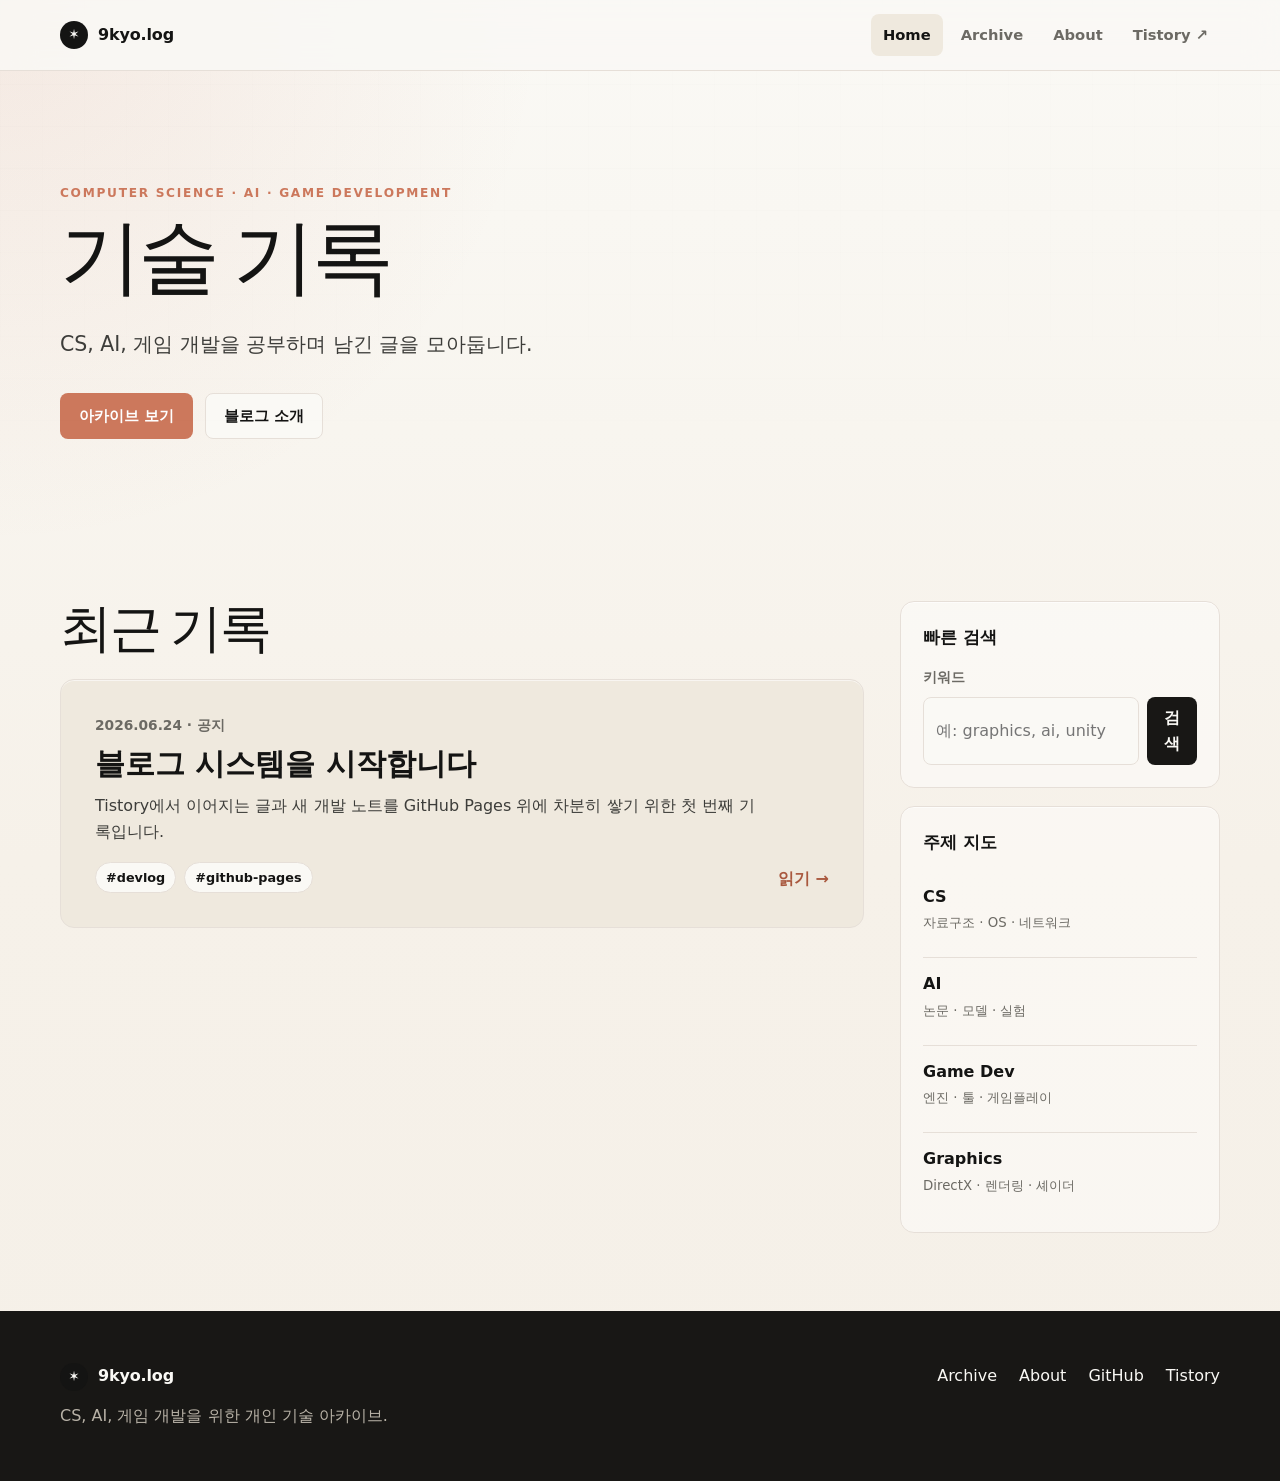
==== commit 1cbae467: "Simplify homepage content" ====
--- a/index.html
+++ b/index.html
@@ -33,44 +33,26 @@
     <section class="hero container">
       <div class="hero-copy">
         <p class="eyebrow">Computer Science · AI · Game Development</p>
-        <h1>기술을 오래 읽히는 글로 남깁니다.</h1>
+        <h1>기술 기록</h1>
         <p class="hero-description">
-          CS 기초, AI 실험, 게임 엔진과 그래픽스 API를 공부하며 만난 개념과 시행착오를
-          다시 찾기 좋은 문서로 정리하는 개인 개발 아카이브입니다.
+          CS, AI, 게임 개발을 공부하며 남긴 글을 모아둡니다.
         </p>
         <div class="button-row">
           <a class="button primary" href="archive.html">아카이브 보기</a>
           <a class="button secondary" href="about.html">블로그 소개</a>
         </div>
       </div>
-
-      <aside class="hero-card dark-card" aria-label="블로그 방향">
-        <p class="card-kicker">Current index</p>
-        <h2>읽기 좋은 기술 노트</h2>
-        <ul class="check-list">
-          <li>긴 글에 맞춘 넓은 본문 폭</li>
-          <li>태그·시리즈·검색 중심 아카이브</li>
-          <li>코드와 수식, 디버깅 로그가 편한 레이아웃</li>
-        </ul>
-        <pre><code>topics = [
-  "cs",
-  "ai",
-  "game-engine",
-  "graphics-api"
-]</code></pre>
-      </aside>
     </section>
 
     <section class="container section-grid" aria-labelledby="latest-title">
       <div class="content-stack">
         <div class="section-heading">
-          <p class="eyebrow">Recently written</p>
           <h2 id="latest-title">최근 기록</h2>
         </div>
 
         <article class="featured-post">
           <div>
-            <p class="post-meta"><time datetime="2026-06-24">2026.06.24</time> · Notice · 1 min</p>
+            <p class="post-meta"><time datetime="2026-06-24">2026.06.24</time> · 공지</p>
             <h3><a href="post-welcome.html">블로그 시스템을 시작합니다</a></h3>
             <p>
               Tistory에서 이어지는 글과 새 개발 노트를 GitHub Pages 위에 차분히 쌓기 위한
@@ -83,21 +65,6 @@
           </div>
           <a class="text-link" href="post-welcome.html">읽기 →</a>
         </article>
-
-        <div class="post-card-grid">
-          <article class="post-card is-upcoming">
-            <p class="post-meta">Draft queue · AI</p>
-            <h3>Transformer를 구현 관점에서 다시 읽기</h3>
-            <p>논문 요약보다 코드와 텐서 shape 중심으로 self-attention을 정리할 예정입니다.</p>
-            <div class="tag-list"><span>#ai</span><span>#paper-note</span></div>
-          </article>
-          <article class="post-card is-upcoming">
-            <p class="post-meta">Draft queue · Graphics</p>
-            <h3>DirectX 11 렌더링 파이프라인 메모</h3>
-            <p>입력 조립부터 출력 병합까지, 그래픽스 API의 상태와 데이터 흐름을 정리합니다.</p>
-            <div class="tag-list"><span>#graphics</span><span>#directx11</span></div>
-          </article>
-        </div>
       </div>
 
       <aside class="sidebar">
@@ -123,35 +90,6 @@
         </section>
       </aside>
     </section>
-
-    <section class="container learning-map" aria-labelledby="map-title">
-      <div class="section-heading">
-        <p class="eyebrow">Archive design</p>
-        <h2 id="map-title">글을 쌓는 방식</h2>
-      </div>
-      <div class="map-grid">
-        <article>
-          <span>01</span>
-          <h3>개념 노트</h3>
-          <p>CS/AI/그래픽스 개념을 나중에 다시 읽어도 흐름이 보이도록 정리합니다.</p>
-        </article>
-        <article>
-          <span>02</span>
-          <h3>구현 기록</h3>
-          <p>작은 실험, 코드 조각, 엔진/프레임워크 사용 중 알게 된 점을 남깁니다.</p>
-        </article>
-        <article>
-          <span>03</span>
-          <h3>트러블슈팅</h3>
-          <p>에러 메시지, 원인 추적, 해결 과정과 재발 방지 메모를 함께 보관합니다.</p>
-        </article>
-        <article>
-          <span>04</span>
-          <h3>시리즈</h3>
-          <p>긴 학습 주제는 여러 글로 쪼개고, 아카이브에서 한 번에 따라갈 수 있게 묶습니다.</p>
-        </article>
-      </div>
-    </section>
   </main>
 
   <footer class="site-footer">
